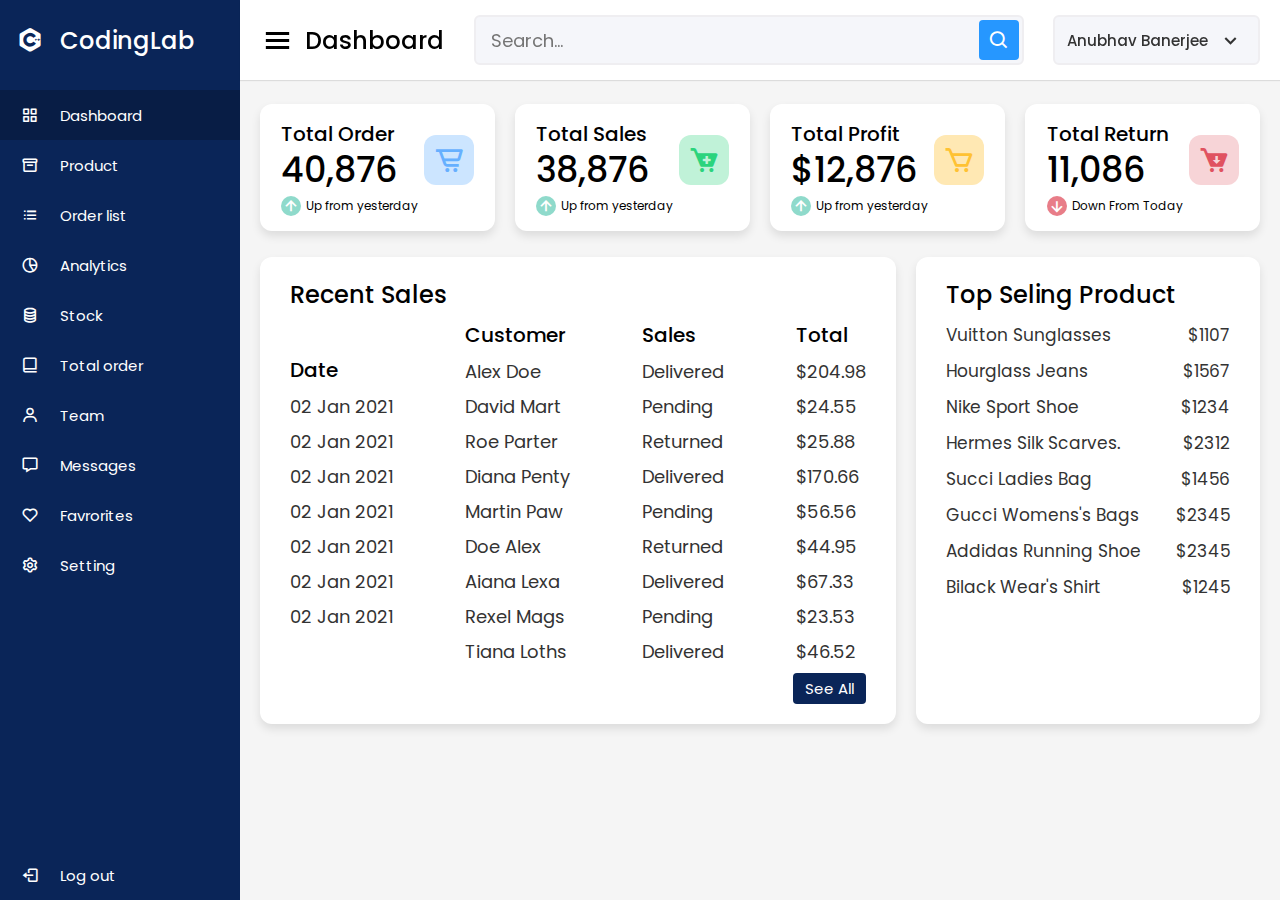
==== anubhav.html @ 8e83c1fa "Update anubhav.html" ====
<!DOCTYPE html>
<html lang="en" dir="ltr">
  <head>
    <meta charset="UTF-8">
    <title> Anubhav Banerjee | FireLighters </title>
    <!-- Boxicons CDN Link -->
<link rel="canonical" href="https://firelighterweb.vercel.app/" />
<meta property="og:locale" content="en_US" />
<meta property="og:type" content="website" />
<meta property="og:title" content="Anubhav Banerjee | Firelighters is posting my every activities, batches, and my blog here in this website." />
<meta property="og:description" content="I am Anubhav Banerjee is posting my every activities, batches, and my blog here in this website." />
<meta property="og:url" content="https://firelighterweb.vercel.app/" />
<style>
/* Googlefont Poppins CDN Link */
@import url('https://fonts.googleapis.com/css2?family=Poppins:wght@200;300;400;500;600;700&display=swap');
*{
  margin: 0;
  padding: 0;
  box-sizing: border-box;
  font-family: 'Poppins', sans-serif;
}
.sidebar{
  position: fixed;
  height: 100%;
  width: 240px;
  background: #0A2558;
  transition: all 0.5s ease;
}
.sidebar.active{
  width: 60px;
}
.sidebar .logo-details{
  height: 80px;
  display: flex;
  align-items: center;
}
.sidebar .logo-details i{
  font-size: 28px;
  font-weight: 500;
  color: #fff;
  min-width: 60px;
  text-align: center
}
.sidebar .logo-details .logo_name{
  color: #fff;
  font-size: 24px;
  font-weight: 500;
}
.sidebar .nav-links{
  margin-top: 10px;
}
.sidebar .nav-links li{
  position: relative;
  list-style: none;
  height: 50px;
}
.sidebar .nav-links li a{
  height: 100%;
  width: 100%;
  display: flex;
  align-items: center;
  text-decoration: none;
  transition: all 0.4s ease;
}
.sidebar .nav-links li a.active{
  background: #081D45;
}
.sidebar .nav-links li a:hover{
  background: #081D45;
}
.sidebar .nav-links li i{
  min-width: 60px;
  text-align: center;
  font-size: 18px;
  color: #fff;
}
.sidebar .nav-links li a .links_name{
  color: #fff;
  font-size: 15px;
  font-weight: 400;
  white-space: nowrap;
}
.sidebar .nav-links .log_out{
  position: absolute;
  bottom: 0;
  width: 100%;
}
.home-section{
  position: relative;
  background: #f5f5f5;
  min-height: 100vh;
  width: calc(100% - 240px);
  left: 240px;
  transition: all 0.5s ease;
}
.sidebar.active ~ .home-section{
  width: calc(100% - 60px);
  left: 60px;
}
.home-section nav{
  display: flex;
  justify-content: space-between;
  height: 80px;
  background: #fff;
  display: flex;
  align-items: center;
  position: fixed;
  width: calc(100% - 240px);
  left: 240px;
  z-index: 100;
  padding: 0 20px;
  box-shadow: 0 1px 1px rgba(0, 0, 0, 0.1);
  transition: all 0.5s ease;
}
.sidebar.active ~ .home-section nav{
  left: 60px;
  width: calc(100% - 60px);
}
.home-section nav .sidebar-button{
  display: flex;
  align-items: center;
  font-size: 24px;
  font-weight: 500;
}
nav .sidebar-button i{
  font-size: 35px;
  margin-right: 10px;
}
.home-section nav .search-box{
  position: relative;
  height: 50px;
  max-width: 550px;
  width: 100%;
  margin: 0 20px;
}
nav .search-box input{
  height: 100%;
  width: 100%;
  outline: none;
  background: #F5F6FA;
  border: 2px solid #EFEEF1;
  border-radius: 6px;
  font-size: 18px;
  padding: 0 15px;
}
nav .search-box .bx-search{
  position: absolute;
  height: 40px;
  width: 40px;
  background: #2697FF;
  right: 5px;
  top: 50%;
  transform: translateY(-50%);
  border-radius: 4px;
  line-height: 40px;
  text-align: center;
  color: #fff;
  font-size: 22px;
  transition: all 0.4 ease;
}
.home-section nav .profile-details{
  display: flex;
  align-items: center;
  background: #F5F6FA;
  border: 2px solid #EFEEF1;
  border-radius: 6px;
  height: 50px;
  min-width: 190px;
  padding: 0 15px 0 2px;
}
nav .profile-details img{
  height: 40px;
  width: 40px;
  border-radius: 6px;
  object-fit: cover;
}
nav .profile-details .admin_name{
  font-size: 15px;
  font-weight: 500;
  color: #333;
  margin: 0 10px;
  white-space: nowrap;
}
nav .profile-details i{
  font-size: 25px;
  color: #333;
}
.home-section .home-content{
  position: relative;
  padding-top: 104px;
}
.home-content .overview-boxes{
  display: flex;
  align-items: center;
  justify-content: space-between;
  flex-wrap: wrap;
  padding: 0 20px;
  margin-bottom: 26px;
}
.overview-boxes .box{
  display: flex;
  align-items: center;
  justify-content: center;
  width: calc(100% / 4 - 15px);
  background: #fff;
  padding: 15px 14px;
  border-radius: 12px;
  box-shadow: 0 5px 10px rgba(0,0,0,0.1);
}
.overview-boxes .box-topic{
  font-size: 20px;
  font-weight: 500;
}
.home-content .box .number{
  display: inline-block;
  font-size: 35px;
  margin-top: -6px;
  font-weight: 500;
}
.home-content .box .indicator{
  display: flex;
  align-items: center;
}
.home-content .box .indicator i{
  height: 20px;
  width: 20px;
  background: #8FDACB;
  line-height: 20px;
  text-align: center;
  border-radius: 50%;
  color: #fff;
  font-size: 20px;
  margin-right: 5px;
}
.box .indicator i.down{
  background: #e87d88;
}
.home-content .box .indicator .text{
  font-size: 12px;
}
.home-content .box .cart{
  display: inline-block;
  font-size: 32px;
  height: 50px;
  width: 50px;
  background: #cce5ff;
  line-height: 50px;
  text-align: center;
  color: #66b0ff;
  border-radius: 12px;
  margin: -15px 0 0 6px;
}
.home-content .box .cart.two{
   color: #2BD47D;
   background: #C0F2D8;
 }
.home-content .box .cart.three{
   color: #ffc233;
   background: #ffe8b3;
 }
.home-content .box .cart.four{
   color: #e05260;
   background: #f7d4d7;
 }
.home-content .total-order{
  font-size: 20px;
  font-weight: 500;
}
.home-content .sales-boxes{
  display: flex;
  justify-content: space-between;
  /* padding: 0 20px; */
}

/* left box */
.home-content .sales-boxes .recent-sales{
  width: 65%;
  background: #fff;
  padding: 20px 30px;
  margin: 0 20px;
  border-radius: 12px;
  box-shadow: 0 5px 10px rgba(0, 0, 0, 0.1);
}
.home-content .sales-boxes .sales-details{
  display: flex;
  align-items: center;
  justify-content: space-between;
}
.sales-boxes .box .title{
  font-size: 24px;
  font-weight: 500;
  /* margin-bottom: 10px; */
}
.sales-boxes .sales-details li.topic{
  font-size: 20px;
  font-weight: 500;
}
.sales-boxes .sales-details li{
  list-style: none;
  margin: 8px 0;
}
.sales-boxes .sales-details li a{
  font-size: 18px;
  color: #333;
  font-size: 400;
  text-decoration: none;
}
.sales-boxes .box .button{
  width: 100%;
  display: flex;
  justify-content: flex-end;
}
.sales-boxes .box .button a{
  color: #fff;
  background: #0A2558;
  padding: 4px 12px;
  font-size: 15px;
  font-weight: 400;
  border-radius: 4px;
  text-decoration: none;
  transition: all 0.3s ease;
}
.sales-boxes .box .button a:hover{
  background:  #0d3073;
}

/* Right box */
.home-content .sales-boxes .top-sales{
  width: 35%;
  background: #fff;
  padding: 20px 30px;
  margin: 0 20px 0 0;
  border-radius: 12px;
  box-shadow: 0 5px 10px rgba(0, 0, 0, 0.1);
}
.sales-boxes .top-sales li{
  display: flex;
  align-items: center;
  justify-content: space-between;
  margin: 10px 0;
}
.sales-boxes .top-sales li a img{
  height: 40px;
  width: 40px;
  object-fit: cover;
  border-radius: 12px;
  margin-right: 10px;
  background: #333;
}
.sales-boxes .top-sales li a{
  display: flex;
  align-items: center;
  text-decoration: none;
}
.sales-boxes .top-sales li .product,
.price{
  font-size: 17px;
  font-weight: 400;
  color: #333;
}
/* Responsive Media Query */
@media (max-width: 1240px) {
  .sidebar{
    width: 60px;
  }
  .sidebar.active{
    width: 220px;
  }
  .home-section{
    width: calc(100% - 60px);
    left: 60px;
  }
  .sidebar.active ~ .home-section{
    /* width: calc(100% - 220px); */
    overflow: hidden;
    left: 220px;
  }
  .home-section nav{
    width: calc(100% - 60px);
    left: 60px;
  }
  .sidebar.active ~ .home-section nav{
    width: calc(100% - 220px);
    left: 220px;
  }
}
@media (max-width: 1150px) {
  .home-content .sales-boxes{
    flex-direction: column;
  }
  .home-content .sales-boxes .box{
    width: 100%;
    overflow-x: scroll;
    margin-bottom: 30px;
  }
  .home-content .sales-boxes .top-sales{
    margin: 0;
  }
}
@media (max-width: 1000px) {
  .overview-boxes .box{
    width: calc(100% / 2 - 15px);
    margin-bottom: 15px;
  }
}
@media (max-width: 700px) {
  nav .sidebar-button .dashboard,
  nav .profile-details .admin_name,
  nav .profile-details i{
    display: none;
  }
  .home-section nav .profile-details{
    height: 50px;
    min-width: 40px;
  }
  .home-content .sales-boxes .sales-details{
    width: 560px;
  }
}
@media (max-width: 550px) {
  .overview-boxes .box{
    width: 100%;
    margin-bottom: 15px;
  }
  .sidebar.active ~ .home-section nav .profile-details{
    display: none;
  }
}
  @media (max-width: 400px) {
  .sidebar{
    width: 0;
  }
  .sidebar.active{
    width: 60px;
  }
  .home-section{
    width: 100%;
    left: 0;
  }
  .sidebar.active ~ .home-section{
    left: 60px;
    width: calc(100% - 60px);
  }
  .home-section nav{
    width: 100%;
    left: 0;
  }
  .sidebar.active ~ .home-section nav{
    left: 60px;
    width: calc(100% - 60px);
  }
}
</style>
    <link href='https://unpkg.com/boxicons@2.0.7/css/boxicons.min.css' rel='stylesheet'>
     <meta name="viewport" content="width=device-width, initial-scale=1.0">
   </head>
<body>
  <div class="sidebar">
    <div class="logo-details">
      <i class='bx bxl-c-plus-plus'></i>
      <span class="logo_name">CodingLab</span>
    </div>
      <ul class="nav-links">
        <li>
          <a href="#" class="active">
            <i class='bx bx-grid-alt' ></i>
            <span class="links_name">Dashboard</span>
          </a>
        </li>
        <li>
          <a href="#">
            <i class='bx bx-box' ></i>
            <span class="links_name">Product</span>
          </a>
        </li>
        <li>
          <a href="#">
            <i class='bx bx-list-ul' ></i>
            <span class="links_name">Order list</span>
          </a>
        </li>
        <li>
          <a href="#">
            <i class='bx bx-pie-chart-alt-2' ></i>
            <span class="links_name">Analytics</span>
          </a>
        </li>
        <li>
          <a href="#">
            <i class='bx bx-coin-stack' ></i>
            <span class="links_name">Stock</span>
          </a>
        </li>
        <li>
          <a href="#">
            <i class='bx bx-book-alt' ></i>
            <span class="links_name">Total order</span>
          </a>
        </li>
        <li>
          <a href="#">
            <i class='bx bx-user' ></i>
            <span class="links_name">Team</span>
          </a>
        </li>
        <li>
          <a href="#">
            <i class='bx bx-message' ></i>
            <span class="links_name">Messages</span>
          </a>
        </li>
        <li>
          <a href="#">
            <i class='bx bx-heart' ></i>
            <span class="links_name">Favrorites</span>
          </a>
        </li>
        <li>
          <a href="#">
            <i class='bx bx-cog' ></i>
            <span class="links_name">Setting</span>
          </a>
        </li>
        <li class="log_out">
          <a href="#">
            <i class='bx bx-log-out'></i>
            <span class="links_name">Log out</span>
          </a>
        </li>
      </ul>
  </div>
  <section class="home-section">
    <nav>
      <div class="sidebar-button">
        <i class='bx bx-menu sidebarBtn'></i>
        <span class="dashboard">Dashboard</span>
      </div>
      <div class="search-box">
        <input type="text" placeholder="Search...">
        <i class='bx bx-search' ></i>
      </div>
      <div class="profile-details">
        <!--<img src="images/profile.jpg" alt="">-->
        <span class="admin_name">Anubhav Banerjee</span>
        <i class='bx bx-chevron-down' ></i>
      </div>
    </nav>

    <div class="home-content">
      <div class="overview-boxes">
        <div class="box">
          <div class="right-side">
            <div class="box-topic">Total Order</div>
            <div class="number">40,876</div>
            <div class="indicator">
              <i class='bx bx-up-arrow-alt'></i>
              <span class="text">Up from yesterday</span>
            </div>
          </div>
          <i class='bx bx-cart-alt cart'></i>
        </div>
        <div class="box">
          <div class="right-side">
            <div class="box-topic">Total Sales</div>
            <div class="number">38,876</div>
            <div class="indicator">
              <i class='bx bx-up-arrow-alt'></i>
              <span class="text">Up from yesterday</span>
            </div>
          </div>
          <i class='bx bxs-cart-add cart two' ></i>
        </div>
        <div class="box">
          <div class="right-side">
            <div class="box-topic">Total Profit</div>
            <div class="number">$12,876</div>
            <div class="indicator">
              <i class='bx bx-up-arrow-alt'></i>
              <span class="text">Up from yesterday</span>
            </div>
          </div>
          <i class='bx bx-cart cart three' ></i>
        </div>
        <div class="box">
          <div class="right-side">
            <div class="box-topic">Total Return</div>
            <div class="number">11,086</div>
            <div class="indicator">
              <i class='bx bx-down-arrow-alt down'></i>
              <span class="text">Down From Today</span>
            </div>
          </div>
          <i class='bx bxs-cart-download cart four' ></i>
        </div>
      </div>

      <div class="sales-boxes">
        <div class="recent-sales box">
          <div class="title">Recent Sales</div>
          <div class="sales-details">
            <ul class="details">
              <li class="topic">Date</li>
              <li><a href="#">02 Jan 2021</a></li>
              <li><a href="#">02 Jan 2021</a></li>
              <li><a href="#">02 Jan 2021</a></li>
              <li><a href="#">02 Jan 2021</a></li>
              <li><a href="#">02 Jan 2021</a></li>
              <li><a href="#">02 Jan 2021</a></li>
              <li><a href="#">02 Jan 2021</a></li>
            </ul>
            <ul class="details">
            <li class="topic">Customer</li>
            <li><a href="#">Alex Doe</a></li>
            <li><a href="#">David Mart</a></li>
            <li><a href="#">Roe Parter</a></li>
            <li><a href="#">Diana Penty</a></li>
            <li><a href="#">Martin Paw</a></li>
            <li><a href="#">Doe Alex</a></li>
            <li><a href="#">Aiana Lexa</a></li>
            <li><a href="#">Rexel Mags</a></li>
             <li><a href="#">Tiana Loths</a></li>
          </ul>
          <ul class="details">
            <li class="topic">Sales</li>
            <li><a href="#">Delivered</a></li>
            <li><a href="#">Pending</a></li>
            <li><a href="#">Returned</a></li>
            <li><a href="#">Delivered</a></li>
            <li><a href="#">Pending</a></li>
            <li><a href="#">Returned</a></li>
            <li><a href="#">Delivered</a></li>
             <li><a href="#">Pending</a></li>
            <li><a href="#">Delivered</a></li>
          </ul>
          <ul class="details">
            <li class="topic">Total</li>
            <li><a href="#">$204.98</a></li>
            <li><a href="#">$24.55</a></li>
            <li><a href="#">$25.88</a></li>
            <li><a href="#">$170.66</a></li>
            <li><a href="#">$56.56</a></li>
            <li><a href="#">$44.95</a></li>
            <li><a href="#">$67.33</a></li>
             <li><a href="#">$23.53</a></li>
             <li><a href="#">$46.52</a></li>
          </ul>
          </div>
          <div class="button">
            <a href="#">See All</a>
          </div>
        </div>
        <div class="top-sales box">
          <div class="title">Top Seling Product</div>
          <ul class="top-sales-details">
            <li>
            <a href="#">
              <!--<img src="images/sunglasses.jpg" alt="">-->
              <span class="product">Vuitton Sunglasses</span>
            </a>
            <span class="price">$1107</span>
          </li>
          <li>
            <a href="#">
               <!--<img src="images/jeans.jpg" alt="">-->
              <span class="product">Hourglass Jeans </span>
            </a>
            <span class="price">$1567</span>
          </li>
          <li>
            <a href="#">
             <!-- <img src="images/nike.jpg" alt="">-->
              <span class="product">Nike Sport Shoe</span>
            </a>
            <span class="price">$1234</span>
          </li>
          <li>
            <a href="#">
              <!--<img src="images/scarves.jpg" alt="">-->
              <span class="product">Hermes Silk Scarves.</span>
            </a>
            <span class="price">$2312</span>
          </li>
          <li>
            <a href="#">
              <!--<img src="images/blueBag.jpg" alt="">-->
              <span class="product">Succi Ladies Bag</span>
            </a>
            <span class="price">$1456</span>
          </li>
          <li>
            <a href="#">
              <!--<img src="images/bag.jpg" alt="">-->
              <span class="product">Gucci Womens's Bags</span>
            </a>
            <span class="price">$2345</span>
          <li>
            <a href="#">
              <!--<img src="images/addidas.jpg" alt="">-->
              <span class="product">Addidas Running Shoe</span>
            </a>
            <span class="price">$2345</span>
          </li>
<li>
            <a href="#">
             <!--<img src="images/shirt.jpg" alt="">-->
              <span class="product">Bilack Wear's Shirt</span>
            </a>
            <span class="price">$1245</span>
          </li>
          </ul>
        </div>
      </div>
    </div>
  </section>

  <script>
   let sidebar = document.querySelector(".sidebar");
let sidebarBtn = document.querySelector(".sidebarBtn");
sidebarBtn.onclick = function() {
  sidebar.classList.toggle("active");
  if(sidebar.classList.contains("active")){
  sidebarBtn.classList.replace("bx-menu" ,"bx-menu-alt-right");
}else
  sidebarBtn.classList.replace("bx-menu-alt-right", "bx-menu");
}
 </script>

</body>
</html>
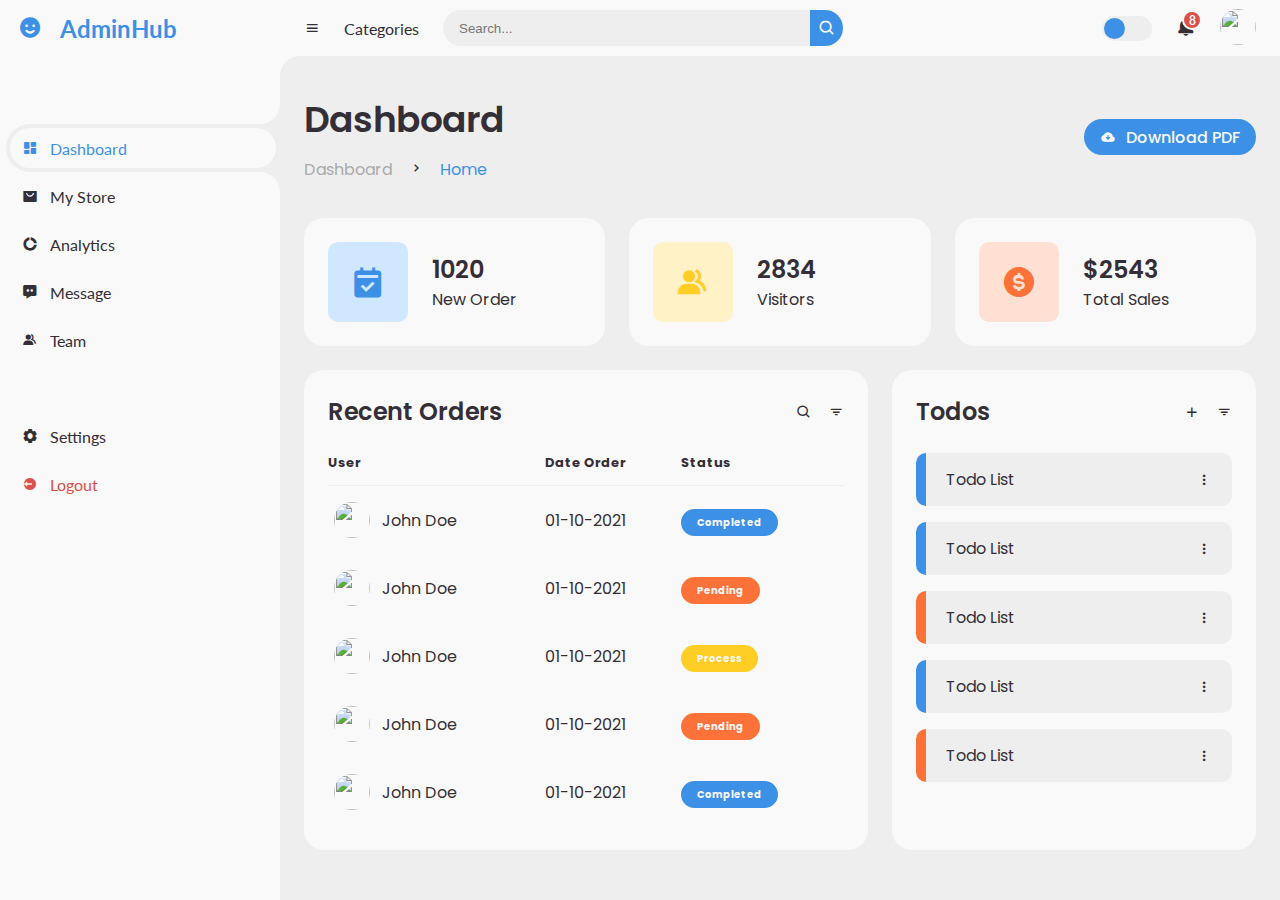
==== commit a07fac96: "Update anubhav.html" ====
--- a/anubhav.html
+++ b/anubhav.html
@@ -1,729 +1,918 @@
 <!DOCTYPE html>
-<html lang="en" dir="ltr">
-  <head>
-    <meta charset="UTF-8">
-    <title> Anubhav Banerjee | FireLighters </title>
-    <!-- Boxicons CDN Link -->
+<html lang="en">
+<head>
+	<meta charset="UTF-8">
+	<meta name="viewport" content="width=device-width, initial-scale=1.0">
+
 <link rel="canonical" href="https://firelighterweb.vercel.app/" />
 <meta property="og:locale" content="en_US" />
 <meta property="og:type" content="website" />
 <meta property="og:title" content="Anubhav Banerjee | Firelighters is posting my every activities, batches, and my blog here in this website." />
 <meta property="og:description" content="I am Anubhav Banerjee is posting my every activities, batches, and my blog here in this website." />
 <meta property="og:url" content="https://firelighterweb.vercel.app/" />
-<style>
-/* Googlefont Poppins CDN Link */
-@import url('https://fonts.googleapis.com/css2?family=Poppins:wght@200;300;400;500;600;700&display=swap');
-*{
-  margin: 0;
-  padding: 0;
-  box-sizing: border-box;
-  font-family: 'Poppins', sans-serif;
-}
-.sidebar{
-  position: fixed;
-  height: 100%;
-  width: 240px;
-  background: #0A2558;
-  transition: all 0.5s ease;
-}
-.sidebar.active{
-  width: 60px;
-}
-.sidebar .logo-details{
-  height: 80px;
-  display: flex;
-  align-items: center;
-}
-.sidebar .logo-details i{
-  font-size: 28px;
-  font-weight: 500;
-  color: #fff;
-  min-width: 60px;
-  text-align: center
-}
-.sidebar .logo-details .logo_name{
-  color: #fff;
-  font-size: 24px;
-  font-weight: 500;
-}
-.sidebar .nav-links{
-  margin-top: 10px;
-}
-.sidebar .nav-links li{
-  position: relative;
-  list-style: none;
-  height: 50px;
-}
-.sidebar .nav-links li a{
-  height: 100%;
-  width: 100%;
-  display: flex;
-  align-items: center;
-  text-decoration: none;
-  transition: all 0.4s ease;
-}
-.sidebar .nav-links li a.active{
-  background: #081D45;
-}
-.sidebar .nav-links li a:hover{
-  background: #081D45;
-}
-.sidebar .nav-links li i{
-  min-width: 60px;
-  text-align: center;
-  font-size: 18px;
-  color: #fff;
-}
-.sidebar .nav-links li a .links_name{
-  color: #fff;
-  font-size: 15px;
-  font-weight: 400;
-  white-space: nowrap;
-}
-.sidebar .nav-links .log_out{
-  position: absolute;
-  bottom: 0;
-  width: 100%;
-}
-.home-section{
-  position: relative;
-  background: #f5f5f5;
-  min-height: 100vh;
-  width: calc(100% - 240px);
-  left: 240px;
-  transition: all 0.5s ease;
-}
-.sidebar.active ~ .home-section{
-  width: calc(100% - 60px);
-  left: 60px;
-}
-.home-section nav{
-  display: flex;
-  justify-content: space-between;
-  height: 80px;
-  background: #fff;
-  display: flex;
-  align-items: center;
-  position: fixed;
-  width: calc(100% - 240px);
-  left: 240px;
-  z-index: 100;
-  padding: 0 20px;
-  box-shadow: 0 1px 1px rgba(0, 0, 0, 0.1);
-  transition: all 0.5s ease;
-}
-.sidebar.active ~ .home-section nav{
-  left: 60px;
-  width: calc(100% - 60px);
-}
-.home-section nav .sidebar-button{
-  display: flex;
-  align-items: center;
-  font-size: 24px;
-  font-weight: 500;
-}
-nav .sidebar-button i{
-  font-size: 35px;
-  margin-right: 10px;
-}
-.home-section nav .search-box{
-  position: relative;
-  height: 50px;
-  max-width: 550px;
-  width: 100%;
-  margin: 0 20px;
-}
-nav .search-box input{
-  height: 100%;
-  width: 100%;
-  outline: none;
-  background: #F5F6FA;
-  border: 2px solid #EFEEF1;
-  border-radius: 6px;
-  font-size: 18px;
-  padding: 0 15px;
-}
-nav .search-box .bx-search{
-  position: absolute;
-  height: 40px;
-  width: 40px;
-  background: #2697FF;
-  right: 5px;
-  top: 50%;
-  transform: translateY(-50%);
-  border-radius: 4px;
-  line-height: 40px;
-  text-align: center;
-  color: #fff;
-  font-size: 22px;
-  transition: all 0.4 ease;
-}
-.home-section nav .profile-details{
-  display: flex;
-  align-items: center;
-  background: #F5F6FA;
-  border: 2px solid #EFEEF1;
-  border-radius: 6px;
-  height: 50px;
-  min-width: 190px;
-  padding: 0 15px 0 2px;
-}
-nav .profile-details img{
-  height: 40px;
-  width: 40px;
-  border-radius: 6px;
-  object-fit: cover;
-}
-nav .profile-details .admin_name{
-  font-size: 15px;
-  font-weight: 500;
-  color: #333;
-  margin: 0 10px;
-  white-space: nowrap;
-}
-nav .profile-details i{
-  font-size: 25px;
-  color: #333;
-}
-.home-section .home-content{
-  position: relative;
-  padding-top: 104px;
-}
-.home-content .overview-boxes{
-  display: flex;
-  align-items: center;
-  justify-content: space-between;
-  flex-wrap: wrap;
-  padding: 0 20px;
-  margin-bottom: 26px;
-}
-.overview-boxes .box{
-  display: flex;
-  align-items: center;
-  justify-content: center;
-  width: calc(100% / 4 - 15px);
-  background: #fff;
-  padding: 15px 14px;
-  border-radius: 12px;
-  box-shadow: 0 5px 10px rgba(0,0,0,0.1);
-}
-.overview-boxes .box-topic{
-  font-size: 20px;
-  font-weight: 500;
-}
-.home-content .box .number{
-  display: inline-block;
-  font-size: 35px;
-  margin-top: -6px;
-  font-weight: 500;
-}
-.home-content .box .indicator{
-  display: flex;
-  align-items: center;
-}
-.home-content .box .indicator i{
-  height: 20px;
-  width: 20px;
-  background: #8FDACB;
-  line-height: 20px;
-  text-align: center;
-  border-radius: 50%;
-  color: #fff;
-  font-size: 20px;
-  margin-right: 5px;
-}
-.box .indicator i.down{
-  background: #e87d88;
-}
-.home-content .box .indicator .text{
-  font-size: 12px;
-}
-.home-content .box .cart{
-  display: inline-block;
-  font-size: 32px;
-  height: 50px;
-  width: 50px;
-  background: #cce5ff;
-  line-height: 50px;
-  text-align: center;
-  color: #66b0ff;
-  border-radius: 12px;
-  margin: -15px 0 0 6px;
-}
-.home-content .box .cart.two{
-   color: #2BD47D;
-   background: #C0F2D8;
- }
-.home-content .box .cart.three{
-   color: #ffc233;
-   background: #ffe8b3;
- }
-.home-content .box .cart.four{
-   color: #e05260;
-   background: #f7d4d7;
- }
-.home-content .total-order{
-  font-size: 20px;
-  font-weight: 500;
-}
-.home-content .sales-boxes{
-  display: flex;
-  justify-content: space-between;
-  /* padding: 0 20px; */
-}
-
-/* left box */
-.home-content .sales-boxes .recent-sales{
-  width: 65%;
-  background: #fff;
-  padding: 20px 30px;
-  margin: 0 20px;
-  border-radius: 12px;
-  box-shadow: 0 5px 10px rgba(0, 0, 0, 0.1);
-}
-.home-content .sales-boxes .sales-details{
-  display: flex;
-  align-items: center;
-  justify-content: space-between;
-}
-.sales-boxes .box .title{
-  font-size: 24px;
-  font-weight: 500;
-  /* margin-bottom: 10px; */
-}
-.sales-boxes .sales-details li.topic{
-  font-size: 20px;
-  font-weight: 500;
-}
-.sales-boxes .sales-details li{
-  list-style: none;
-  margin: 8px 0;
-}
-.sales-boxes .sales-details li a{
-  font-size: 18px;
-  color: #333;
-  font-size: 400;
-  text-decoration: none;
-}
-.sales-boxes .box .button{
-  width: 100%;
-  display: flex;
-  justify-content: flex-end;
-}
-.sales-boxes .box .button a{
-  color: #fff;
-  background: #0A2558;
-  padding: 4px 12px;
-  font-size: 15px;
-  font-weight: 400;
-  border-radius: 4px;
-  text-decoration: none;
-  transition: all 0.3s ease;
-}
-.sales-boxes .box .button a:hover{
-  background:  #0d3073;
-}
-
-/* Right box */
-.home-content .sales-boxes .top-sales{
-  width: 35%;
-  background: #fff;
-  padding: 20px 30px;
-  margin: 0 20px 0 0;
-  border-radius: 12px;
-  box-shadow: 0 5px 10px rgba(0, 0, 0, 0.1);
-}
-.sales-boxes .top-sales li{
-  display: flex;
-  align-items: center;
-  justify-content: space-between;
-  margin: 10px 0;
-}
-.sales-boxes .top-sales li a img{
-  height: 40px;
-  width: 40px;
-  object-fit: cover;
-  border-radius: 12px;
-  margin-right: 10px;
-  background: #333;
-}
-.sales-boxes .top-sales li a{
-  display: flex;
-  align-items: center;
-  text-decoration: none;
-}
-.sales-boxes .top-sales li .product,
-.price{
-  font-size: 17px;
-  font-weight: 400;
-  color: #333;
-}
-/* Responsive Media Query */
-@media (max-width: 1240px) {
-  .sidebar{
-    width: 60px;
-  }
-  .sidebar.active{
-    width: 220px;
-  }
-  .home-section{
-    width: calc(100% - 60px);
-    left: 60px;
-  }
-  .sidebar.active ~ .home-section{
-    /* width: calc(100% - 220px); */
-    overflow: hidden;
-    left: 220px;
-  }
-  .home-section nav{
-    width: calc(100% - 60px);
-    left: 60px;
-  }
-  .sidebar.active ~ .home-section nav{
-    width: calc(100% - 220px);
-    left: 220px;
-  }
-}
-@media (max-width: 1150px) {
-  .home-content .sales-boxes{
-    flex-direction: column;
-  }
-  .home-content .sales-boxes .box{
-    width: 100%;
-    overflow-x: scroll;
-    margin-bottom: 30px;
-  }
-  .home-content .sales-boxes .top-sales{
-    margin: 0;
-  }
-}
-@media (max-width: 1000px) {
-  .overview-boxes .box{
-    width: calc(100% / 2 - 15px);
-    margin-bottom: 15px;
-  }
-}
-@media (max-width: 700px) {
-  nav .sidebar-button .dashboard,
-  nav .profile-details .admin_name,
-  nav .profile-details i{
-    display: none;
-  }
-  .home-section nav .profile-details{
-    height: 50px;
-    min-width: 40px;
-  }
-  .home-content .sales-boxes .sales-details{
-    width: 560px;
-  }
-}
-@media (max-width: 550px) {
-  .overview-boxes .box{
-    width: 100%;
-    margin-bottom: 15px;
-  }
-  .sidebar.active ~ .home-section nav .profile-details{
-    display: none;
-  }
-}
-  @media (max-width: 400px) {
-  .sidebar{
-    width: 0;
-  }
-  .sidebar.active{
-    width: 60px;
-  }
-  .home-section{
-    width: 100%;
-    left: 0;
-  }
-  .sidebar.active ~ .home-section{
-    left: 60px;
-    width: calc(100% - 60px);
-  }
-  .home-section nav{
-    width: 100%;
-    left: 0;
-  }
-  .sidebar.active ~ .home-section nav{
-    left: 60px;
-    width: calc(100% - 60px);
-  }
-}
-</style>
-    <link href='https://unpkg.com/boxicons@2.0.7/css/boxicons.min.css' rel='stylesheet'>
-     <meta name="viewport" content="width=device-width, initial-scale=1.0">
-   </head>
+	<!-- Boxicons -->
+	<link href='https://unpkg.com/boxicons@2.0.9/css/boxicons.min.css' rel='stylesheet'>
+	<!-- My CSS -->
+  
+  <Style>
+@import url('https://fonts.googleapis.com/css2?family=Lato:wght@400;700&family=Poppins:wght@400;500;600;700&display=swap');
+
+* {
+	margin: 0;
+	padding: 0;
+	box-sizing: border-box;
+}
+
+a {
+	text-decoration: none;
+}
+
+li {
+	list-style: none;
+}
+
+:root {
+	--poppins: 'Poppins', sans-serif;
+	--lato: 'Lato', sans-serif;
+
+	--light: #F9F9F9;
+	--blue: #3C91E6;
+	--light-blue: #CFE8FF;
+	--grey: #eee;
+	--dark-grey: #AAAAAA;
+	--dark: #342E37;
+	--red: #DB504A;
+	--yellow: #FFCE26;
+	--light-yellow: #FFF2C6;
+	--orange: #FD7238;
+	--light-orange: #FFE0D3;
+}
+
+html {
+	overflow-x: hidden;
+}
+
+body.dark {
+	--light: #0C0C1E;
+	--grey: #060714;
+	--dark: #FBFBFB;
+}
+
+body {
+	background: var(--grey);
+	overflow-x: hidden;
+}
+
+
+
+
+
+/* SIDEBAR */
+#sidebar {
+	position: fixed;
+	top: 0;
+	left: 0;
+	width: 280px;
+	height: 100%;
+	background: var(--light);
+	z-index: 2000;
+	font-family: var(--lato);
+	transition: .3s ease;
+	overflow-x: hidden;
+	scrollbar-width: none;
+}
+#sidebar::--webkit-scrollbar {
+	display: none;
+}
+#sidebar.hide {
+	width: 60px;
+}
+#sidebar .brand {
+	font-size: 24px;
+	font-weight: 700;
+	height: 56px;
+	display: flex;
+	align-items: center;
+	color: var(--blue);
+	position: sticky;
+	top: 0;
+	left: 0;
+	background: var(--light);
+	z-index: 500;
+	padding-bottom: 20px;
+	box-sizing: content-box;
+}
+#sidebar .brand .bx {
+	min-width: 60px;
+	display: flex;
+	justify-content: center;
+}
+#sidebar .side-menu {
+	width: 100%;
+	margin-top: 48px;
+}
+#sidebar .side-menu li {
+	height: 48px;
+	background: transparent;
+	margin-left: 6px;
+	border-radius: 48px 0 0 48px;
+	padding: 4px;
+}
+#sidebar .side-menu li.active {
+	background: var(--grey);
+	position: relative;
+}
+#sidebar .side-menu li.active::before {
+	content: '';
+	position: absolute;
+	width: 40px;
+	height: 40px;
+	border-radius: 50%;
+	top: -40px;
+	right: 0;
+	box-shadow: 20px 20px 0 var(--grey);
+	z-index: -1;
+}
+#sidebar .side-menu li.active::after {
+	content: '';
+	position: absolute;
+	width: 40px;
+	height: 40px;
+	border-radius: 50%;
+	bottom: -40px;
+	right: 0;
+	box-shadow: 20px -20px 0 var(--grey);
+	z-index: -1;
+}
+#sidebar .side-menu li a {
+	width: 100%;
+	height: 100%;
+	background: var(--light);
+	display: flex;
+	align-items: center;
+	border-radius: 48px;
+	font-size: 16px;
+	color: var(--dark);
+	white-space: nowrap;
+	overflow-x: hidden;
+}
+#sidebar .side-menu.top li.active a {
+	color: var(--blue);
+}
+#sidebar.hide .side-menu li a {
+	width: calc(48px - (4px * 2));
+	transition: width .3s ease;
+}
+#sidebar .side-menu li a.logout {
+	color: var(--red);
+}
+#sidebar .side-menu.top li a:hover {
+	color: var(--blue);
+}
+#sidebar .side-menu li a .bx {
+	min-width: calc(60px  - ((4px + 6px) * 2));
+	display: flex;
+	justify-content: center;
+}
+/* SIDEBAR */
+
+
+
+
+
+/* CONTENT */
+#content {
+	position: relative;
+	width: calc(100% - 280px);
+	left: 280px;
+	transition: .3s ease;
+}
+#sidebar.hide ~ #content {
+	width: calc(100% - 60px);
+	left: 60px;
+}
+
+
+
+
+/* NAVBAR */
+#content nav {
+	height: 56px;
+	background: var(--light);
+	padding: 0 24px;
+	display: flex;
+	align-items: center;
+	grid-gap: 24px;
+	font-family: var(--lato);
+	position: sticky;
+	top: 0;
+	left: 0;
+	z-index: 1000;
+}
+#content nav::before {
+	content: '';
+	position: absolute;
+	width: 40px;
+	height: 40px;
+	bottom: -40px;
+	left: 0;
+	border-radius: 50%;
+	box-shadow: -20px -20px 0 var(--light);
+}
+#content nav a {
+	color: var(--dark);
+}
+#content nav .bx.bx-menu {
+	cursor: pointer;
+	color: var(--dark);
+}
+#content nav .nav-link {
+	font-size: 16px;
+	transition: .3s ease;
+}
+#content nav .nav-link:hover {
+	color: var(--blue);
+}
+#content nav form {
+	max-width: 400px;
+	width: 100%;
+	margin-right: auto;
+}
+#content nav form .form-input {
+	display: flex;
+	align-items: center;
+	height: 36px;
+}
+#content nav form .form-input input {
+	flex-grow: 1;
+	padding: 0 16px;
+	height: 100%;
+	border: none;
+	background: var(--grey);
+	border-radius: 36px 0 0 36px;
+	outline: none;
+	width: 100%;
+	color: var(--dark);
+}
+#content nav form .form-input button {
+	width: 36px;
+	height: 100%;
+	display: flex;
+	justify-content: center;
+	align-items: center;
+	background: var(--blue);
+	color: var(--light);
+	font-size: 18px;
+	border: none;
+	outline: none;
+	border-radius: 0 36px 36px 0;
+	cursor: pointer;
+}
+#content nav .notification {
+	font-size: 20px;
+	position: relative;
+}
+#content nav .notification .num {
+	position: absolute;
+	top: -6px;
+	right: -6px;
+	width: 20px;
+	height: 20px;
+	border-radius: 50%;
+	border: 2px solid var(--light);
+	background: var(--red);
+	color: var(--light);
+	font-weight: 700;
+	font-size: 12px;
+	display: flex;
+	justify-content: center;
+	align-items: center;
+}
+#content nav .profile img {
+	width: 36px;
+	height: 36px;
+	object-fit: cover;
+	border-radius: 50%;
+}
+#content nav .switch-mode {
+	display: block;
+	min-width: 50px;
+	height: 25px;
+	border-radius: 25px;
+	background: var(--grey);
+	cursor: pointer;
+	position: relative;
+}
+#content nav .switch-mode::before {
+	content: '';
+	position: absolute;
+	top: 2px;
+	left: 2px;
+	bottom: 2px;
+	width: calc(25px - 4px);
+	background: var(--blue);
+	border-radius: 50%;
+	transition: all .3s ease;
+}
+#content nav #switch-mode:checked + .switch-mode::before {
+	left: calc(100% - (25px - 4px) - 2px);
+}
+/* NAVBAR */
+
+
+
+
+
+/* MAIN */
+#content main {
+	width: 100%;
+	padding: 36px 24px;
+	font-family: var(--poppins);
+	max-height: calc(100vh - 56px);
+	overflow-y: auto;
+}
+#content main .head-title {
+	display: flex;
+	align-items: center;
+	justify-content: space-between;
+	grid-gap: 16px;
+	flex-wrap: wrap;
+}
+#content main .head-title .left h1 {
+	font-size: 36px;
+	font-weight: 600;
+	margin-bottom: 10px;
+	color: var(--dark);
+}
+#content main .head-title .left .breadcrumb {
+	display: flex;
+	align-items: center;
+	grid-gap: 16px;
+}
+#content main .head-title .left .breadcrumb li {
+	color: var(--dark);
+}
+#content main .head-title .left .breadcrumb li a {
+	color: var(--dark-grey);
+	pointer-events: none;
+}
+#content main .head-title .left .breadcrumb li a.active {
+	color: var(--blue);
+	pointer-events: unset;
+}
+#content main .head-title .btn-download {
+	height: 36px;
+	padding: 0 16px;
+	border-radius: 36px;
+	background: var(--blue);
+	color: var(--light);
+	display: flex;
+	justify-content: center;
+	align-items: center;
+	grid-gap: 10px;
+	font-weight: 500;
+}
+
+
+
+
+#content main .box-info {
+	display: grid;
+	grid-template-columns: repeat(auto-fit, minmax(240px, 1fr));
+	grid-gap: 24px;
+	margin-top: 36px;
+}
+#content main .box-info li {
+	padding: 24px;
+	background: var(--light);
+	border-radius: 20px;
+	display: flex;
+	align-items: center;
+	grid-gap: 24px;
+}
+#content main .box-info li .bx {
+	width: 80px;
+	height: 80px;
+	border-radius: 10px;
+	font-size: 36px;
+	display: flex;
+	justify-content: center;
+	align-items: center;
+}
+#content main .box-info li:nth-child(1) .bx {
+	background: var(--light-blue);
+	color: var(--blue);
+}
+#content main .box-info li:nth-child(2) .bx {
+	background: var(--light-yellow);
+	color: var(--yellow);
+}
+#content main .box-info li:nth-child(3) .bx {
+	background: var(--light-orange);
+	color: var(--orange);
+}
+#content main .box-info li .text h3 {
+	font-size: 24px;
+	font-weight: 600;
+	color: var(--dark);
+}
+#content main .box-info li .text p {
+	color: var(--dark);	
+}
+
+
+
+
+
+#content main .table-data {
+	display: flex;
+	flex-wrap: wrap;
+	grid-gap: 24px;
+	margin-top: 24px;
+	width: 100%;
+	color: var(--dark);
+}
+#content main .table-data > div {
+	border-radius: 20px;
+	background: var(--light);
+	padding: 24px;
+	overflow-x: auto;
+}
+#content main .table-data .head {
+	display: flex;
+	align-items: center;
+	grid-gap: 16px;
+	margin-bottom: 24px;
+}
+#content main .table-data .head h3 {
+	margin-right: auto;
+	font-size: 24px;
+	font-weight: 600;
+}
+#content main .table-data .head .bx {
+	cursor: pointer;
+}
+
+#content main .table-data .order {
+	flex-grow: 1;
+	flex-basis: 500px;
+}
+#content main .table-data .order table {
+	width: 100%;
+	border-collapse: collapse;
+}
+#content main .table-data .order table th {
+	padding-bottom: 12px;
+	font-size: 13px;
+	text-align: left;
+	border-bottom: 1px solid var(--grey);
+}
+#content main .table-data .order table td {
+	padding: 16px 0;
+}
+#content main .table-data .order table tr td:first-child {
+	display: flex;
+	align-items: center;
+	grid-gap: 12px;
+	padding-left: 6px;
+}
+#content main .table-data .order table td img {
+	width: 36px;
+	height: 36px;
+	border-radius: 50%;
+	object-fit: cover;
+}
+#content main .table-data .order table tbody tr:hover {
+	background: var(--grey);
+}
+#content main .table-data .order table tr td .status {
+	font-size: 10px;
+	padding: 6px 16px;
+	color: var(--light);
+	border-radius: 20px;
+	font-weight: 700;
+}
+#content main .table-data .order table tr td .status.completed {
+	background: var(--blue);
+}
+#content main .table-data .order table tr td .status.process {
+	background: var(--yellow);
+}
+#content main .table-data .order table tr td .status.pending {
+	background: var(--orange);
+}
+
+
+#content main .table-data .todo {
+	flex-grow: 1;
+	flex-basis: 300px;
+}
+#content main .table-data .todo .todo-list {
+	width: 100%;
+}
+#content main .table-data .todo .todo-list li {
+	width: 100%;
+	margin-bottom: 16px;
+	background: var(--grey);
+	border-radius: 10px;
+	padding: 14px 20px;
+	display: flex;
+	justify-content: space-between;
+	align-items: center;
+}
+#content main .table-data .todo .todo-list li .bx {
+	cursor: pointer;
+}
+#content main .table-data .todo .todo-list li.completed {
+	border-left: 10px solid var(--blue);
+}
+#content main .table-data .todo .todo-list li.not-completed {
+	border-left: 10px solid var(--orange);
+}
+#content main .table-data .todo .todo-list li:last-child {
+	margin-bottom: 0;
+}
+/* MAIN */
+/* CONTENT */
+
+
+
+
+
+
+
+
+
+@media screen and (max-width: 768px) {
+	#sidebar {
+		width: 200px;
+	}
+
+	#content {
+		width: calc(100% - 60px);
+		left: 200px;
+	}
+
+	#content nav .nav-link {
+		display: none;
+	}
+}
+
+
+
+
+
+
+@media screen and (max-width: 576px) {
+	#content nav form .form-input input {
+		display: none;
+	}
+
+	#content nav form .form-input button {
+		width: auto;
+		height: auto;
+		background: transparent;
+		border-radius: none;
+		color: var(--dark);
+	}
+
+	#content nav form.show .form-input input {
+		display: block;
+		width: 100%;
+	}
+	#content nav form.show .form-input button {
+		width: 36px;
+		height: 100%;
+		border-radius: 0 36px 36px 0;
+		color: var(--light);
+		background: var(--red);
+	}
+
+	#content nav form.show ~ .notification,
+	#content nav form.show ~ .profile {
+		display: none;
+	}
+
+	#content main .box-info {
+		grid-template-columns: 1fr;
+	}
+
+	#content main .table-data .head {
+		min-width: 420px;
+	}
+	#content main .table-data .order table {
+		min-width: 420px;
+	}
+	#content main .table-data .todo .todo-list {
+		min-width: 420px;
+	}
+}
+    </style>
+
+	<title>AdminHub</title>
+</head>
 <body>
-  <div class="sidebar">
-    <div class="logo-details">
-      <i class='bx bxl-c-plus-plus'></i>
-      <span class="logo_name">CodingLab</span>
-    </div>
-      <ul class="nav-links">
-        <li>
-          <a href="#" class="active">
-            <i class='bx bx-grid-alt' ></i>
-            <span class="links_name">Dashboard</span>
-          </a>
-        </li>
-        <li>
-          <a href="#">
-            <i class='bx bx-box' ></i>
-            <span class="links_name">Product</span>
-          </a>
-        </li>
-        <li>
-          <a href="#">
-            <i class='bx bx-list-ul' ></i>
-            <span class="links_name">Order list</span>
-          </a>
-        </li>
-        <li>
-          <a href="#">
-            <i class='bx bx-pie-chart-alt-2' ></i>
-            <span class="links_name">Analytics</span>
-          </a>
-        </li>
-        <li>
-          <a href="#">
-            <i class='bx bx-coin-stack' ></i>
-            <span class="links_name">Stock</span>
-          </a>
-        </li>
-        <li>
-          <a href="#">
-            <i class='bx bx-book-alt' ></i>
-            <span class="links_name">Total order</span>
-          </a>
-        </li>
-        <li>
-          <a href="#">
-            <i class='bx bx-user' ></i>
-            <span class="links_name">Team</span>
-          </a>
-        </li>
-        <li>
-          <a href="#">
-            <i class='bx bx-message' ></i>
-            <span class="links_name">Messages</span>
-          </a>
-        </li>
-        <li>
-          <a href="#">
-            <i class='bx bx-heart' ></i>
-            <span class="links_name">Favrorites</span>
-          </a>
-        </li>
-        <li>
-          <a href="#">
-            <i class='bx bx-cog' ></i>
-            <span class="links_name">Setting</span>
-          </a>
-        </li>
-        <li class="log_out">
-          <a href="#">
-            <i class='bx bx-log-out'></i>
-            <span class="links_name">Log out</span>
-          </a>
-        </li>
-      </ul>
-  </div>
-  <section class="home-section">
-    <nav>
-      <div class="sidebar-button">
-        <i class='bx bx-menu sidebarBtn'></i>
-        <span class="dashboard">Dashboard</span>
-      </div>
-      <div class="search-box">
-        <input type="text" placeholder="Search...">
-        <i class='bx bx-search' ></i>
-      </div>
-      <div class="profile-details">
-        <!--<img src="images/profile.jpg" alt="">-->
-        <span class="admin_name">Anubhav Banerjee</span>
-        <i class='bx bx-chevron-down' ></i>
-      </div>
-    </nav>
-
-    <div class="home-content">
-      <div class="overview-boxes">
-        <div class="box">
-          <div class="right-side">
-            <div class="box-topic">Total Order</div>
-            <div class="number">40,876</div>
-            <div class="indicator">
-              <i class='bx bx-up-arrow-alt'></i>
-              <span class="text">Up from yesterday</span>
-            </div>
-          </div>
-          <i class='bx bx-cart-alt cart'></i>
-        </div>
-        <div class="box">
-          <div class="right-side">
-            <div class="box-topic">Total Sales</div>
-            <div class="number">38,876</div>
-            <div class="indicator">
-              <i class='bx bx-up-arrow-alt'></i>
-              <span class="text">Up from yesterday</span>
-            </div>
-          </div>
-          <i class='bx bxs-cart-add cart two' ></i>
-        </div>
-        <div class="box">
-          <div class="right-side">
-            <div class="box-topic">Total Profit</div>
-            <div class="number">$12,876</div>
-            <div class="indicator">
-              <i class='bx bx-up-arrow-alt'></i>
-              <span class="text">Up from yesterday</span>
-            </div>
-          </div>
-          <i class='bx bx-cart cart three' ></i>
-        </div>
-        <div class="box">
-          <div class="right-side">
-            <div class="box-topic">Total Return</div>
-            <div class="number">11,086</div>
-            <div class="indicator">
-              <i class='bx bx-down-arrow-alt down'></i>
-              <span class="text">Down From Today</span>
-            </div>
-          </div>
-          <i class='bx bxs-cart-download cart four' ></i>
-        </div>
-      </div>
-
-      <div class="sales-boxes">
-        <div class="recent-sales box">
-          <div class="title">Recent Sales</div>
-          <div class="sales-details">
-            <ul class="details">
-              <li class="topic">Date</li>
-              <li><a href="#">02 Jan 2021</a></li>
-              <li><a href="#">02 Jan 2021</a></li>
-              <li><a href="#">02 Jan 2021</a></li>
-              <li><a href="#">02 Jan 2021</a></li>
-              <li><a href="#">02 Jan 2021</a></li>
-              <li><a href="#">02 Jan 2021</a></li>
-              <li><a href="#">02 Jan 2021</a></li>
-            </ul>
-            <ul class="details">
-            <li class="topic">Customer</li>
-            <li><a href="#">Alex Doe</a></li>
-            <li><a href="#">David Mart</a></li>
-            <li><a href="#">Roe Parter</a></li>
-            <li><a href="#">Diana Penty</a></li>
-            <li><a href="#">Martin Paw</a></li>
-            <li><a href="#">Doe Alex</a></li>
-            <li><a href="#">Aiana Lexa</a></li>
-            <li><a href="#">Rexel Mags</a></li>
-             <li><a href="#">Tiana Loths</a></li>
-          </ul>
-          <ul class="details">
-            <li class="topic">Sales</li>
-            <li><a href="#">Delivered</a></li>
-            <li><a href="#">Pending</a></li>
-            <li><a href="#">Returned</a></li>
-            <li><a href="#">Delivered</a></li>
-            <li><a href="#">Pending</a></li>
-            <li><a href="#">Returned</a></li>
-            <li><a href="#">Delivered</a></li>
-             <li><a href="#">Pending</a></li>
-            <li><a href="#">Delivered</a></li>
-          </ul>
-          <ul class="details">
-            <li class="topic">Total</li>
-            <li><a href="#">$204.98</a></li>
-            <li><a href="#">$24.55</a></li>
-            <li><a href="#">$25.88</a></li>
-            <li><a href="#">$170.66</a></li>
-            <li><a href="#">$56.56</a></li>
-            <li><a href="#">$44.95</a></li>
-            <li><a href="#">$67.33</a></li>
-             <li><a href="#">$23.53</a></li>
-             <li><a href="#">$46.52</a></li>
-          </ul>
-          </div>
-          <div class="button">
-            <a href="#">See All</a>
-          </div>
-        </div>
-        <div class="top-sales box">
-          <div class="title">Top Seling Product</div>
-          <ul class="top-sales-details">
-            <li>
-            <a href="#">
-              <!--<img src="images/sunglasses.jpg" alt="">-->
-              <span class="product">Vuitton Sunglasses</span>
-            </a>
-            <span class="price">$1107</span>
-          </li>
-          <li>
-            <a href="#">
-               <!--<img src="images/jeans.jpg" alt="">-->
-              <span class="product">Hourglass Jeans </span>
-            </a>
-            <span class="price">$1567</span>
-          </li>
-          <li>
-            <a href="#">
-             <!-- <img src="images/nike.jpg" alt="">-->
-              <span class="product">Nike Sport Shoe</span>
-            </a>
-            <span class="price">$1234</span>
-          </li>
-          <li>
-            <a href="#">
-              <!--<img src="images/scarves.jpg" alt="">-->
-              <span class="product">Hermes Silk Scarves.</span>
-            </a>
-            <span class="price">$2312</span>
-          </li>
-          <li>
-            <a href="#">
-              <!--<img src="images/blueBag.jpg" alt="">-->
-              <span class="product">Succi Ladies Bag</span>
-            </a>
-            <span class="price">$1456</span>
-          </li>
-          <li>
-            <a href="#">
-              <!--<img src="images/bag.jpg" alt="">-->
-              <span class="product">Gucci Womens's Bags</span>
-            </a>
-            <span class="price">$2345</span>
-          <li>
-            <a href="#">
-              <!--<img src="images/addidas.jpg" alt="">-->
-              <span class="product">Addidas Running Shoe</span>
-            </a>
-            <span class="price">$2345</span>
-          </li>
-<li>
-            <a href="#">
-             <!--<img src="images/shirt.jpg" alt="">-->
-              <span class="product">Bilack Wear's Shirt</span>
-            </a>
-            <span class="price">$1245</span>
-          </li>
-          </ul>
-        </div>
-      </div>
-    </div>
-  </section>
-
-  <script>
-   let sidebar = document.querySelector(".sidebar");
-let sidebarBtn = document.querySelector(".sidebarBtn");
-sidebarBtn.onclick = function() {
-  sidebar.classList.toggle("active");
-  if(sidebar.classList.contains("active")){
-  sidebarBtn.classList.replace("bx-menu" ,"bx-menu-alt-right");
-}else
-  sidebarBtn.classList.replace("bx-menu-alt-right", "bx-menu");
-}
- </script>
-
+
+
+	<!-- SIDEBAR -->
+	<section id="sidebar">
+		<a href="#" class="brand">
+			<i class='bx bxs-smile'></i>
+			<span class="text">AdminHub</span>
+		</a>
+		<ul class="side-menu top">
+			<li class="active">
+				<a href="#">
+					<i class='bx bxs-dashboard' ></i>
+					<span class="text">Dashboard</span>
+				</a>
+			</li>
+			<li>
+				<a href="#">
+					<i class='bx bxs-shopping-bag-alt' ></i>
+					<span class="text">My Store</span>
+				</a>
+			</li>
+			<li>
+				<a href="#">
+					<i class='bx bxs-doughnut-chart' ></i>
+					<span class="text">Analytics</span>
+				</a>
+			</li>
+			<li>
+				<a href="#">
+					<i class='bx bxs-message-dots' ></i>
+					<span class="text">Message</span>
+				</a>
+			</li>
+			<li>
+				<a href="#">
+					<i class='bx bxs-group' ></i>
+					<span class="text">Team</span>
+				</a>
+			</li>
+		</ul>
+		<ul class="side-menu">
+			<li>
+				<a href="#">
+					<i class='bx bxs-cog' ></i>
+					<span class="text">Settings</span>
+				</a>
+			</li>
+			<li>
+				<a href="#" class="logout">
+					<i class='bx bxs-log-out-circle' ></i>
+					<span class="text">Logout</span>
+				</a>
+			</li>
+		</ul>
+	</section>
+	<!-- SIDEBAR -->
+
+
+
+	<!-- CONTENT -->
+	<section id="content">
+		<!-- NAVBAR -->
+		<nav>
+			<i class='bx bx-menu' ></i>
+			<a href="#" class="nav-link">Categories</a>
+			<form action="#">
+				<div class="form-input">
+					<input type="search" placeholder="Search...">
+					<button type="submit" class="search-btn"><i class='bx bx-search' ></i></button>
+				</div>
+			</form>
+			<input type="checkbox" id="switch-mode" hidden>
+			<label for="switch-mode" class="switch-mode"></label>
+			<a href="#" class="notification">
+				<i class='bx bxs-bell' ></i>
+				<span class="num">8</span>
+			</a>
+			<a href="#" class="profile">
+				<img src="img/people.png">
+			</a>
+		</nav>
+		<!-- NAVBAR -->
+
+		<!-- MAIN -->
+		<main>
+			<div class="head-title">
+				<div class="left">
+					<h1>Dashboard</h1>
+					<ul class="breadcrumb">
+						<li>
+							<a href="#">Dashboard</a>
+						</li>
+						<li><i class='bx bx-chevron-right' ></i></li>
+						<li>
+							<a class="active" href="#">Home</a>
+						</li>
+					</ul>
+				</div>
+				<a href="#" class="btn-download">
+					<i class='bx bxs-cloud-download' ></i>
+					<span class="text">Download PDF</span>
+				</a>
+			</div>
+
+			<ul class="box-info">
+				<li>
+					<i class='bx bxs-calendar-check' ></i>
+					<span class="text">
+						<h3>1020</h3>
+						<p>New Order</p>
+					</span>
+				</li>
+				<li>
+					<i class='bx bxs-group' ></i>
+					<span class="text">
+						<h3>2834</h3>
+						<p>Visitors</p>
+					</span>
+				</li>
+				<li>
+					<i class='bx bxs-dollar-circle' ></i>
+					<span class="text">
+						<h3>$2543</h3>
+						<p>Total Sales</p>
+					</span>
+				</li>
+			</ul>
+
+
+			<div class="table-data">
+				<div class="order">
+					<div class="head">
+						<h3>Recent Orders</h3>
+						<i class='bx bx-search' ></i>
+						<i class='bx bx-filter' ></i>
+					</div>
+					<table>
+						<thead>
+							<tr>
+								<th>User</th>
+								<th>Date Order</th>
+								<th>Status</th>
+							</tr>
+						</thead>
+						<tbody>
+							<tr>
+								<td>
+									<img src="img/people.png">
+									<p>John Doe</p>
+								</td>
+								<td>01-10-2021</td>
+								<td><span class="status completed">Completed</span></td>
+							</tr>
+							<tr>
+								<td>
+									<img src="img/people.png">
+									<p>John Doe</p>
+								</td>
+								<td>01-10-2021</td>
+								<td><span class="status pending">Pending</span></td>
+							</tr>
+							<tr>
+								<td>
+									<img src="img/people.png">
+									<p>John Doe</p>
+								</td>
+								<td>01-10-2021</td>
+								<td><span class="status process">Process</span></td>
+							</tr>
+							<tr>
+								<td>
+									<img src="img/people.png">
+									<p>John Doe</p>
+								</td>
+								<td>01-10-2021</td>
+								<td><span class="status pending">Pending</span></td>
+							</tr>
+							<tr>
+								<td>
+									<img src="img/people.png">
+									<p>John Doe</p>
+								</td>
+								<td>01-10-2021</td>
+								<td><span class="status completed">Completed</span></td>
+							</tr>
+						</tbody>
+					</table>
+				</div>
+				<div class="todo">
+					<div class="head">
+						<h3>Todos</h3>
+						<i class='bx bx-plus' ></i>
+						<i class='bx bx-filter' ></i>
+					</div>
+					<ul class="todo-list">
+						<li class="completed">
+							<p>Todo List</p>
+							<i class='bx bx-dots-vertical-rounded' ></i>
+						</li>
+						<li class="completed">
+							<p>Todo List</p>
+							<i class='bx bx-dots-vertical-rounded' ></i>
+						</li>
+						<li class="not-completed">
+							<p>Todo List</p>
+							<i class='bx bx-dots-vertical-rounded' ></i>
+						</li>
+						<li class="completed">
+							<p>Todo List</p>
+							<i class='bx bx-dots-vertical-rounded' ></i>
+						</li>
+						<li class="not-completed">
+							<p>Todo List</p>
+							<i class='bx bx-dots-vertical-rounded' ></i>
+						</li>
+					</ul>
+				</div>
+			</div>
+		</main>
+		<!-- MAIN -->
+	</section>
+	<!-- CONTENT -->
+	
+
+	<script src="script.js">
+  const allSideMenu = document.querySelectorAll('#sidebar .side-menu.top li a');
+
+allSideMenu.forEach(item=> {
+	const li = item.parentElement;
+
+	item.addEventListener('click', function () {
+		allSideMenu.forEach(i=> {
+			i.parentElement.classList.remove('active');
+		})
+		li.classList.add('active');
+	})
+});
+
+
+
+
+// TOGGLE SIDEBAR
+const menuBar = document.querySelector('#content nav .bx.bx-menu');
+const sidebar = document.getElementById('sidebar');
+
+menuBar.addEventListener('click', function () {
+	sidebar.classList.toggle('hide');
+})
+
+
+
+
+
+
+
+const searchButton = document.querySelector('#content nav form .form-input button');
+const searchButtonIcon = document.querySelector('#content nav form .form-input button .bx');
+const searchForm = document.querySelector('#content nav form');
+
+searchButton.addEventListener('click', function (e) {
+	if(window.innerWidth < 576) {
+		e.preventDefault();
+		searchForm.classList.toggle('show');
+		if(searchForm.classList.contains('show')) {
+			searchButtonIcon.classList.replace('bx-search', 'bx-x');
+		} else {
+			searchButtonIcon.classList.replace('bx-x', 'bx-search');
+		}
+	}
+})
+
+
+
+
+
+if(window.innerWidth < 768) {
+	sidebar.classList.add('hide');
+} else if(window.innerWidth > 576) {
+	searchButtonIcon.classList.replace('bx-x', 'bx-search');
+	searchForm.classList.remove('show');
+}
+
+
+window.addEventListener('resize', function () {
+	if(this.innerWidth > 576) {
+		searchButtonIcon.classList.replace('bx-x', 'bx-search');
+		searchForm.classList.remove('show');
+	}
+})
+
+
+
+const switchMode = document.getElementById('switch-mode');
+
+switchMode.addEventListener('change', function () {
+	if(this.checked) {
+		document.body.classList.add('dark');
+	} else {
+		document.body.classList.remove('dark');
+	}
+})
+  </script>
 </body>
 </html>
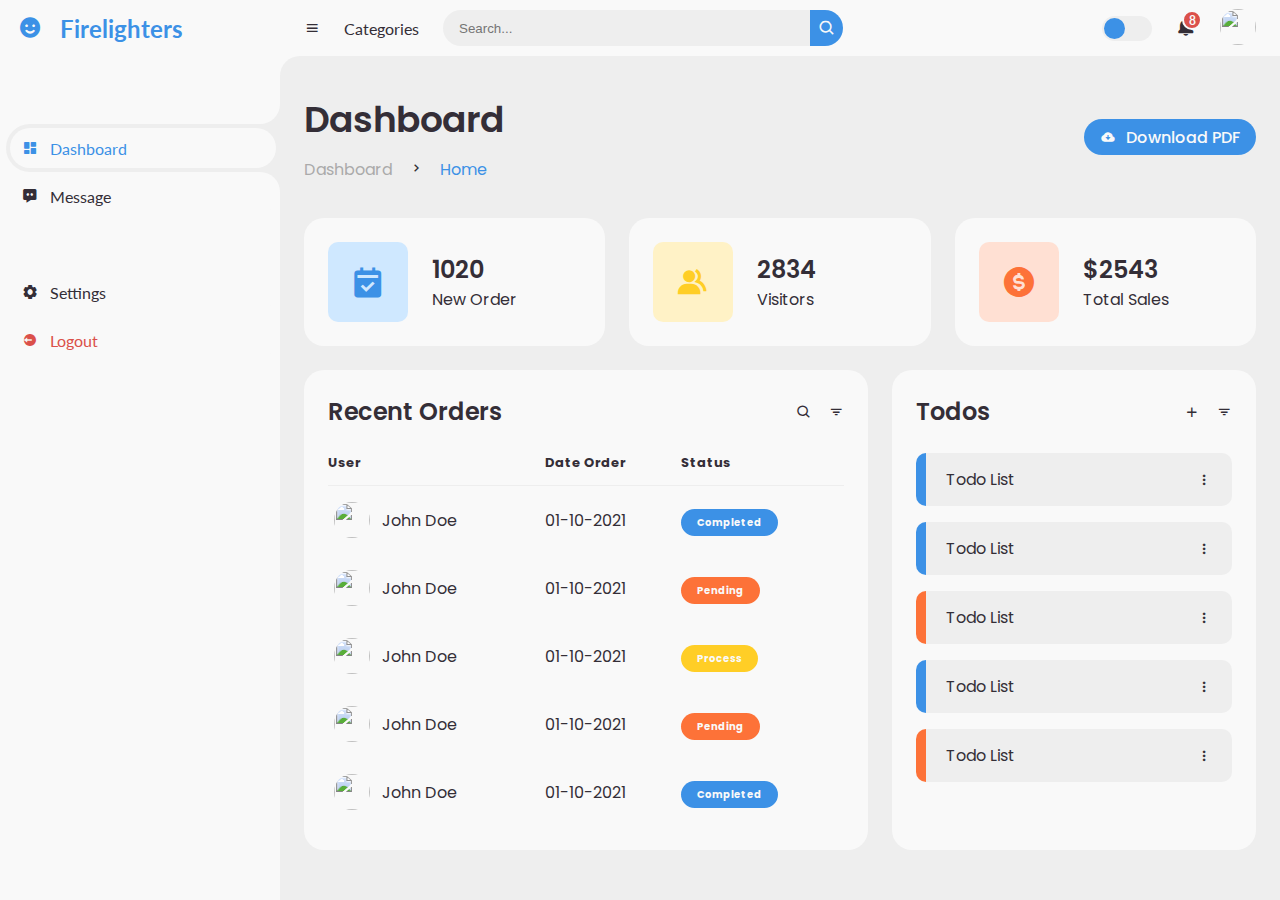
==== commit d43cd833: "Update anubhav.html" ====
--- a/anubhav.html
+++ b/anubhav.html
@@ -618,7 +618,7 @@
 	<section id="sidebar">
 		<a href="#" class="brand">
 			<i class='bx bxs-smile'></i>
-			<span class="text">AdminHub</span>
+			<span class="text">Firelighters</span>
 		</a>
 		<ul class="side-menu top">
 			<li class="active">
@@ -629,26 +629,8 @@
 			</li>
 			<li>
 				<a href="#">
-					<i class='bx bxs-shopping-bag-alt' ></i>
-					<span class="text">My Store</span>
-				</a>
-			</li>
-			<li>
-				<a href="#">
-					<i class='bx bxs-doughnut-chart' ></i>
-					<span class="text">Analytics</span>
-				</a>
-			</li>
-			<li>
-				<a href="#">
 					<i class='bx bxs-message-dots' ></i>
 					<span class="text">Message</span>
-				</a>
-			</li>
-			<li>
-				<a href="#">
-					<i class='bx bxs-group' ></i>
-					<span class="text">Team</span>
 				</a>
 			</li>
 		</ul>
@@ -660,7 +642,7 @@
 				</a>
 			</li>
 			<li>
-				<a href="#" class="logout">
+				<a href="https://firelighterweb.vercel.app/anubhavbanerjee.html/" class="logout">
 					<i class='bx bxs-log-out-circle' ></i>
 					<span class="text">Logout</span>
 				</a>
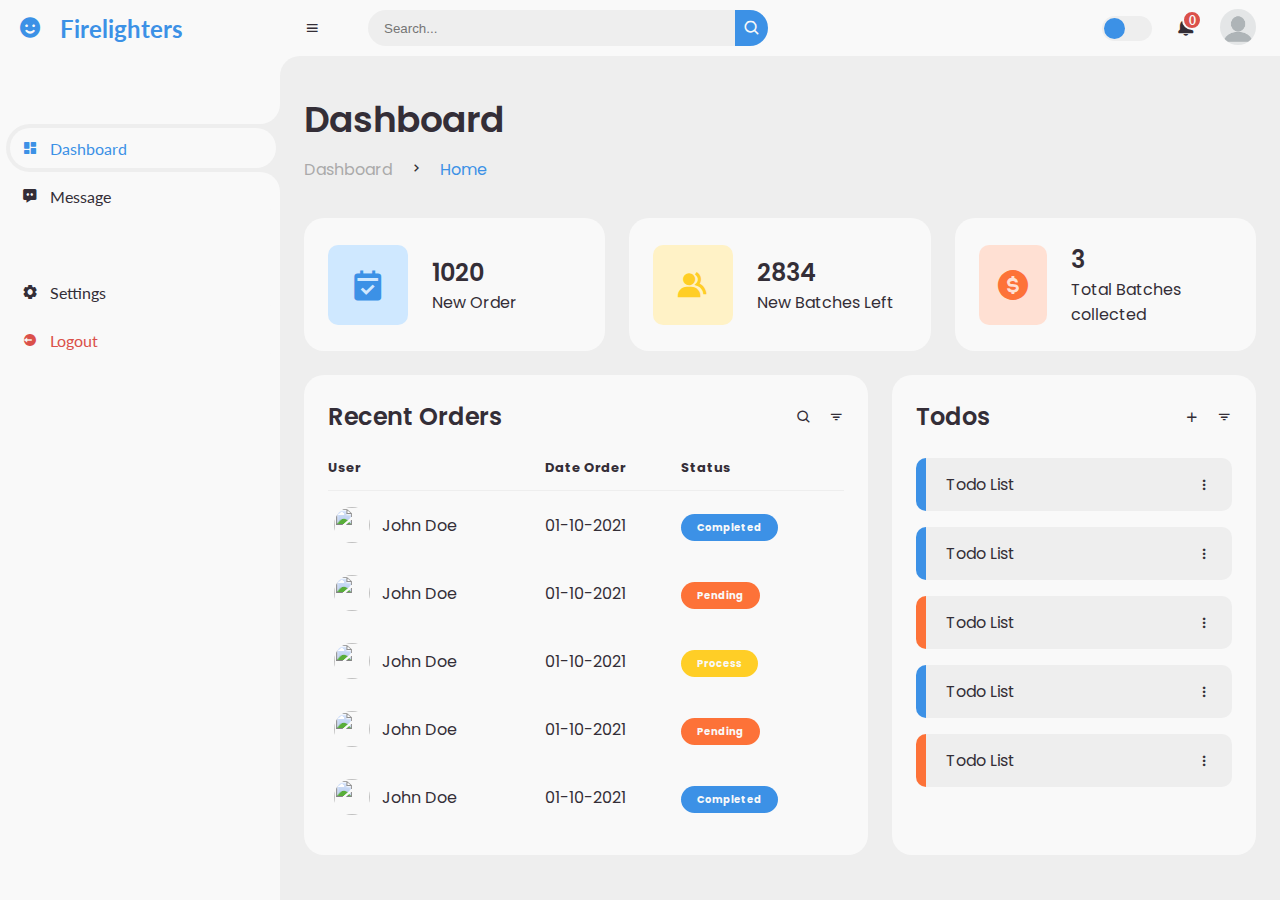
==== commit 22440a44: "Update anubhav.html" ====
--- a/anubhav.html
+++ b/anubhav.html
@@ -532,17 +532,6 @@
 #content main .table-data .todo .todo-list li:last-child {
 	margin-bottom: 0;
 }
-/* MAIN */
-/* CONTENT */
-
-
-
-
-
-
-
-
-
 @media screen and (max-width: 768px) {
 	#sidebar {
 		width: 200px;
@@ -658,7 +647,7 @@
 		<!-- NAVBAR -->
 		<nav>
 			<i class='bx bx-menu' ></i>
-			<a href="#" class="nav-link">Categories</a>
+			<a href="#" class="nav-link"></a>
 			<form action="#">
 				<div class="form-input">
 					<input type="search" placeholder="Search...">
@@ -669,10 +658,10 @@
 			<label for="switch-mode" class="switch-mode"></label>
 			<a href="#" class="notification">
 				<i class='bx bxs-bell' ></i>
-				<span class="num">8</span>
+				<span class="num">0</span>
 			</a>
 			<a href="#" class="profile">
-				<img src="img/people.png">
+				<img src="[data-uri]">
 			</a>
 		</nav>
 		<!-- NAVBAR -->
@@ -692,10 +681,6 @@
 						</li>
 					</ul>
 				</div>
-				<a href="#" class="btn-download">
-					<i class='bx bxs-cloud-download' ></i>
-					<span class="text">Download PDF</span>
-				</a>
 			</div>
 
 			<ul class="box-info">
@@ -710,14 +695,14 @@
 					<i class='bx bxs-group' ></i>
 					<span class="text">
 						<h3>2834</h3>
-						<p>Visitors</p>
+						<p>New Batches Left</p>
 					</span>
 				</li>
 				<li>
 					<i class='bx bxs-dollar-circle' ></i>
 					<span class="text">
-						<h3>$2543</h3>
-						<p>Total Sales</p>
+						<h3>3</h3>
+						<p>Total Batches collected</p>
 					</span>
 				</li>
 			</ul>
@@ -818,7 +803,7 @@
 	<!-- CONTENT -->
 	
 
-	<script src="script.js">
+	<script>
   const allSideMenu = document.querySelectorAll('#sidebar .side-menu.top li a');
 
 allSideMenu.forEach(item=> {
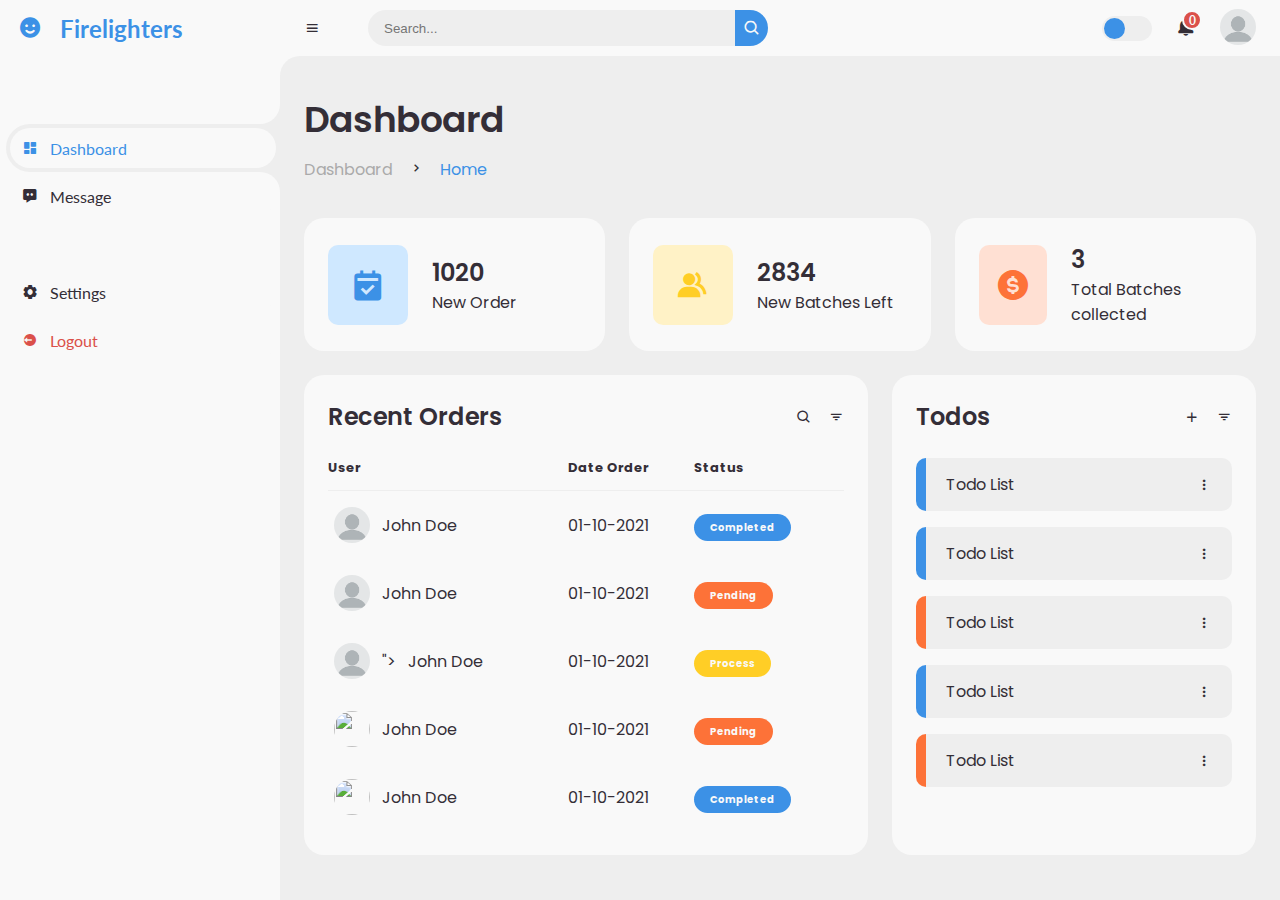
==== commit b28ef4c7: "Update anubhav.html" ====
--- a/anubhav.html
+++ b/anubhav.html
@@ -631,7 +631,7 @@
 				</a>
 			</li>
 			<li>
-				<a href="https://firelighterweb.vercel.app/anubhavbanerjee.html/" class="logout">
+				<a href="https://firelighterweb.vercel.app/anubhavbanerjee.html" class="logout">
 					<i class='bx bxs-log-out-circle' ></i>
 					<span class="text">Logout</span>
 				</a>
@@ -726,7 +726,7 @@
 						<tbody>
 							<tr>
 								<td>
-									<img src="img/people.png">
+									<img src="[data-uri]">
 									<p>John Doe</p>
 								</td>
 								<td>01-10-2021</td>
@@ -734,7 +734,7 @@
 							</tr>
 							<tr>
 								<td>
-									<img src="img/people.png">
+									<img src="[data-uri]">
 									<p>John Doe</p>
 								</td>
 								<td>01-10-2021</td>
@@ -742,7 +742,8 @@
 							</tr>
 							<tr>
 								<td>
-									<img src="img/people.png">
+									<img src="[data-uri]">
+">
 									<p>John Doe</p>
 								</td>
 								<td>01-10-2021</td>
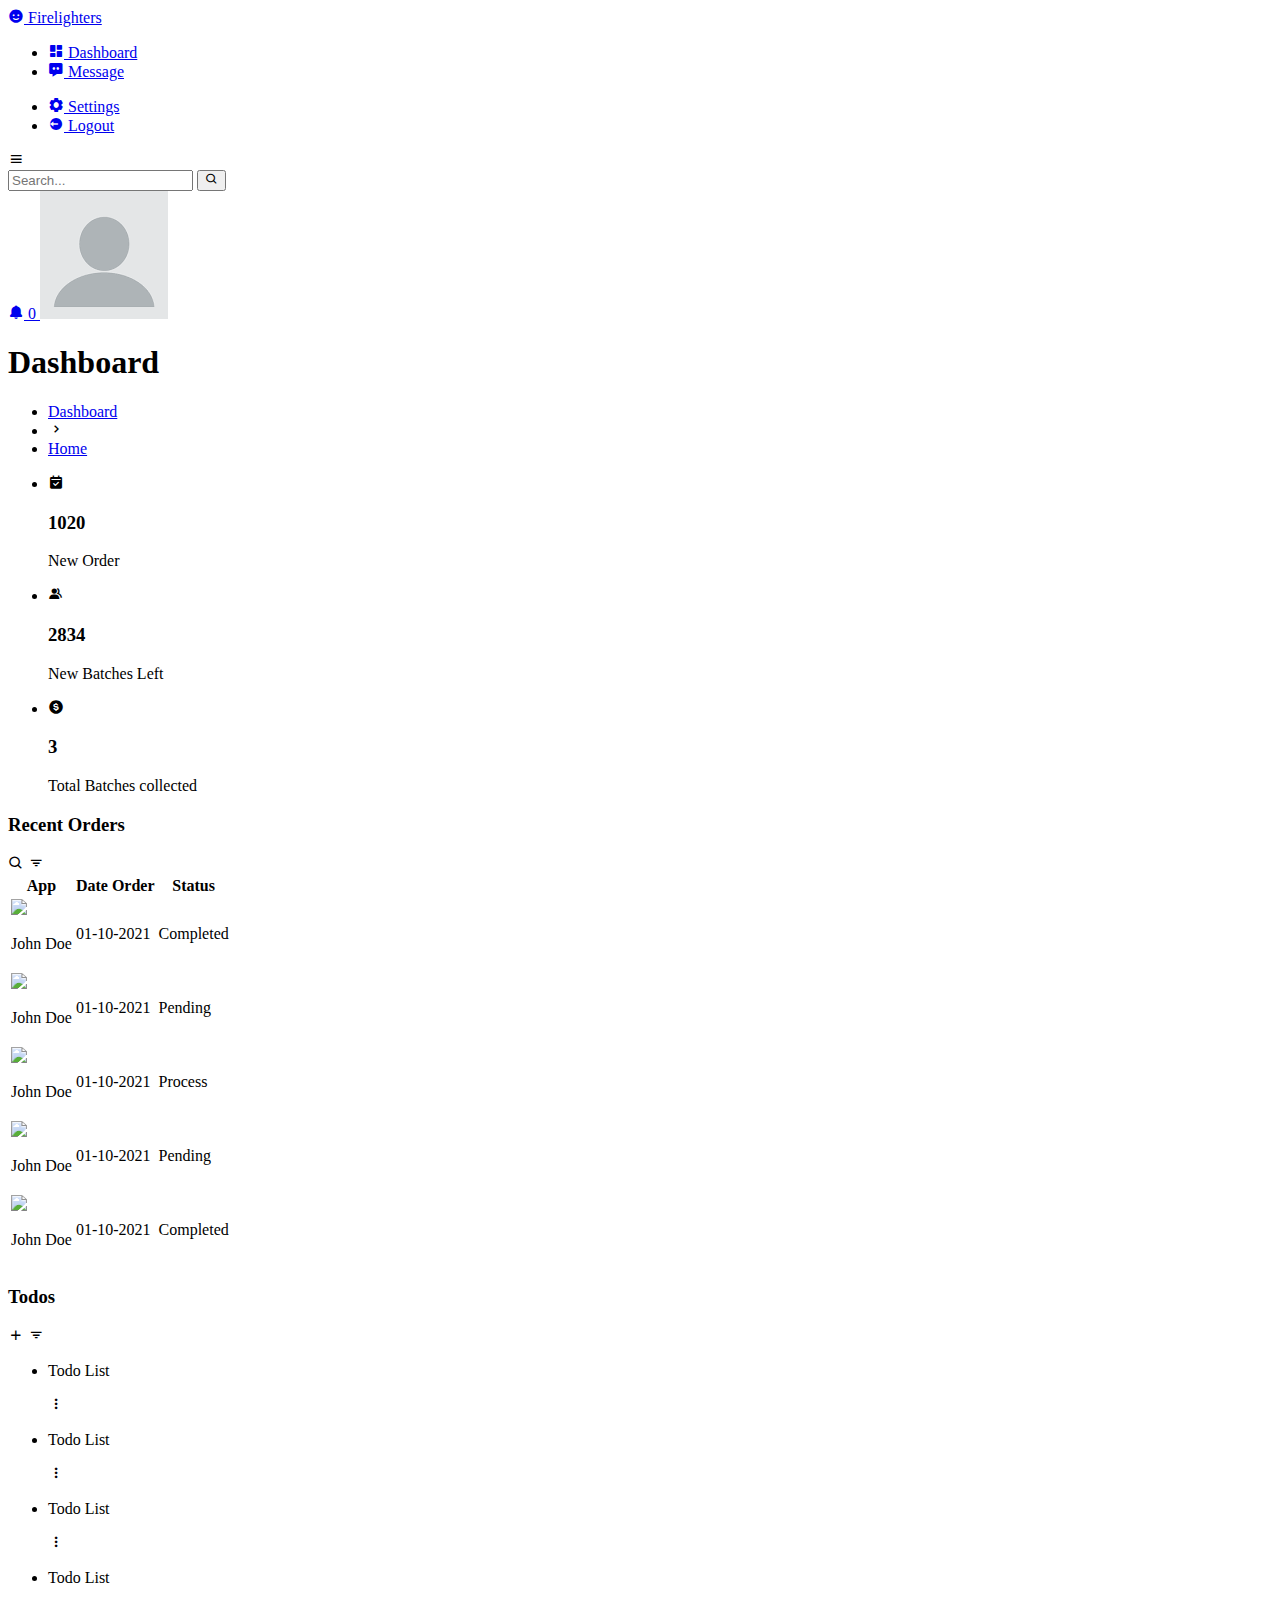
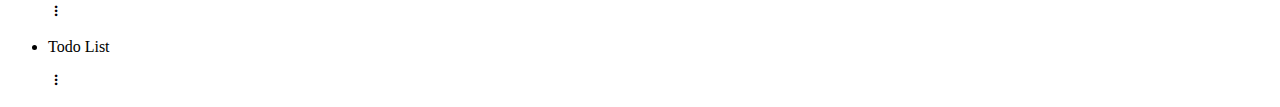
==== commit e5a4cf35: "Add files via upload" ====
--- a/anubhav.html
+++ b/anubhav.html
@@ -10,594 +10,12 @@
 <meta property="og:title" content="Anubhav Banerjee | Firelighters is posting my every activities, batches, and my blog here in this website." />
 <meta property="og:description" content="I am Anubhav Banerjee is posting my every activities, batches, and my blog here in this website." />
 <meta property="og:url" content="https://firelighterweb.vercel.app/" />
+
+        <link rel="stylesheet" href="https://cdn.jsdelivr.net/npm/boxicons@latest/css/boxicons.min.css">
 	<!-- Boxicons -->
+<script src="https://kit.fontawesome.com/82d85b4965.js" crossorigin="anonymous"></script>
 	<link href='https://unpkg.com/boxicons@2.0.9/css/boxicons.min.css' rel='stylesheet'>
-	<!-- My CSS -->
-  
-  <Style>
-@import url('https://fonts.googleapis.com/css2?family=Lato:wght@400;700&family=Poppins:wght@400;500;600;700&display=swap');
-
-* {
-	margin: 0;
-	padding: 0;
-	box-sizing: border-box;
-}
-
-a {
-	text-decoration: none;
-}
-
-li {
-	list-style: none;
-}
-
-:root {
-	--poppins: 'Poppins', sans-serif;
-	--lato: 'Lato', sans-serif;
-
-	--light: #F9F9F9;
-	--blue: #3C91E6;
-	--light-blue: #CFE8FF;
-	--grey: #eee;
-	--dark-grey: #AAAAAA;
-	--dark: #342E37;
-	--red: #DB504A;
-	--yellow: #FFCE26;
-	--light-yellow: #FFF2C6;
-	--orange: #FD7238;
-	--light-orange: #FFE0D3;
-}
-
-html {
-	overflow-x: hidden;
-}
-
-body.dark {
-	--light: #0C0C1E;
-	--grey: #060714;
-	--dark: #FBFBFB;
-}
-
-body {
-	background: var(--grey);
-	overflow-x: hidden;
-}
-
-
-
-
-
-/* SIDEBAR */
-#sidebar {
-	position: fixed;
-	top: 0;
-	left: 0;
-	width: 280px;
-	height: 100%;
-	background: var(--light);
-	z-index: 2000;
-	font-family: var(--lato);
-	transition: .3s ease;
-	overflow-x: hidden;
-	scrollbar-width: none;
-}
-#sidebar::--webkit-scrollbar {
-	display: none;
-}
-#sidebar.hide {
-	width: 60px;
-}
-#sidebar .brand {
-	font-size: 24px;
-	font-weight: 700;
-	height: 56px;
-	display: flex;
-	align-items: center;
-	color: var(--blue);
-	position: sticky;
-	top: 0;
-	left: 0;
-	background: var(--light);
-	z-index: 500;
-	padding-bottom: 20px;
-	box-sizing: content-box;
-}
-#sidebar .brand .bx {
-	min-width: 60px;
-	display: flex;
-	justify-content: center;
-}
-#sidebar .side-menu {
-	width: 100%;
-	margin-top: 48px;
-}
-#sidebar .side-menu li {
-	height: 48px;
-	background: transparent;
-	margin-left: 6px;
-	border-radius: 48px 0 0 48px;
-	padding: 4px;
-}
-#sidebar .side-menu li.active {
-	background: var(--grey);
-	position: relative;
-}
-#sidebar .side-menu li.active::before {
-	content: '';
-	position: absolute;
-	width: 40px;
-	height: 40px;
-	border-radius: 50%;
-	top: -40px;
-	right: 0;
-	box-shadow: 20px 20px 0 var(--grey);
-	z-index: -1;
-}
-#sidebar .side-menu li.active::after {
-	content: '';
-	position: absolute;
-	width: 40px;
-	height: 40px;
-	border-radius: 50%;
-	bottom: -40px;
-	right: 0;
-	box-shadow: 20px -20px 0 var(--grey);
-	z-index: -1;
-}
-#sidebar .side-menu li a {
-	width: 100%;
-	height: 100%;
-	background: var(--light);
-	display: flex;
-	align-items: center;
-	border-radius: 48px;
-	font-size: 16px;
-	color: var(--dark);
-	white-space: nowrap;
-	overflow-x: hidden;
-}
-#sidebar .side-menu.top li.active a {
-	color: var(--blue);
-}
-#sidebar.hide .side-menu li a {
-	width: calc(48px - (4px * 2));
-	transition: width .3s ease;
-}
-#sidebar .side-menu li a.logout {
-	color: var(--red);
-}
-#sidebar .side-menu.top li a:hover {
-	color: var(--blue);
-}
-#sidebar .side-menu li a .bx {
-	min-width: calc(60px  - ((4px + 6px) * 2));
-	display: flex;
-	justify-content: center;
-}
-/* SIDEBAR */
-
-
-
-
-
-/* CONTENT */
-#content {
-	position: relative;
-	width: calc(100% - 280px);
-	left: 280px;
-	transition: .3s ease;
-}
-#sidebar.hide ~ #content {
-	width: calc(100% - 60px);
-	left: 60px;
-}
-
-
-
-
-/* NAVBAR */
-#content nav {
-	height: 56px;
-	background: var(--light);
-	padding: 0 24px;
-	display: flex;
-	align-items: center;
-	grid-gap: 24px;
-	font-family: var(--lato);
-	position: sticky;
-	top: 0;
-	left: 0;
-	z-index: 1000;
-}
-#content nav::before {
-	content: '';
-	position: absolute;
-	width: 40px;
-	height: 40px;
-	bottom: -40px;
-	left: 0;
-	border-radius: 50%;
-	box-shadow: -20px -20px 0 var(--light);
-}
-#content nav a {
-	color: var(--dark);
-}
-#content nav .bx.bx-menu {
-	cursor: pointer;
-	color: var(--dark);
-}
-#content nav .nav-link {
-	font-size: 16px;
-	transition: .3s ease;
-}
-#content nav .nav-link:hover {
-	color: var(--blue);
-}
-#content nav form {
-	max-width: 400px;
-	width: 100%;
-	margin-right: auto;
-}
-#content nav form .form-input {
-	display: flex;
-	align-items: center;
-	height: 36px;
-}
-#content nav form .form-input input {
-	flex-grow: 1;
-	padding: 0 16px;
-	height: 100%;
-	border: none;
-	background: var(--grey);
-	border-radius: 36px 0 0 36px;
-	outline: none;
-	width: 100%;
-	color: var(--dark);
-}
-#content nav form .form-input button {
-	width: 36px;
-	height: 100%;
-	display: flex;
-	justify-content: center;
-	align-items: center;
-	background: var(--blue);
-	color: var(--light);
-	font-size: 18px;
-	border: none;
-	outline: none;
-	border-radius: 0 36px 36px 0;
-	cursor: pointer;
-}
-#content nav .notification {
-	font-size: 20px;
-	position: relative;
-}
-#content nav .notification .num {
-	position: absolute;
-	top: -6px;
-	right: -6px;
-	width: 20px;
-	height: 20px;
-	border-radius: 50%;
-	border: 2px solid var(--light);
-	background: var(--red);
-	color: var(--light);
-	font-weight: 700;
-	font-size: 12px;
-	display: flex;
-	justify-content: center;
-	align-items: center;
-}
-#content nav .profile img {
-	width: 36px;
-	height: 36px;
-	object-fit: cover;
-	border-radius: 50%;
-}
-#content nav .switch-mode {
-	display: block;
-	min-width: 50px;
-	height: 25px;
-	border-radius: 25px;
-	background: var(--grey);
-	cursor: pointer;
-	position: relative;
-}
-#content nav .switch-mode::before {
-	content: '';
-	position: absolute;
-	top: 2px;
-	left: 2px;
-	bottom: 2px;
-	width: calc(25px - 4px);
-	background: var(--blue);
-	border-radius: 50%;
-	transition: all .3s ease;
-}
-#content nav #switch-mode:checked + .switch-mode::before {
-	left: calc(100% - (25px - 4px) - 2px);
-}
-/* NAVBAR */
-
-
-
-
-
-/* MAIN */
-#content main {
-	width: 100%;
-	padding: 36px 24px;
-	font-family: var(--poppins);
-	max-height: calc(100vh - 56px);
-	overflow-y: auto;
-}
-#content main .head-title {
-	display: flex;
-	align-items: center;
-	justify-content: space-between;
-	grid-gap: 16px;
-	flex-wrap: wrap;
-}
-#content main .head-title .left h1 {
-	font-size: 36px;
-	font-weight: 600;
-	margin-bottom: 10px;
-	color: var(--dark);
-}
-#content main .head-title .left .breadcrumb {
-	display: flex;
-	align-items: center;
-	grid-gap: 16px;
-}
-#content main .head-title .left .breadcrumb li {
-	color: var(--dark);
-}
-#content main .head-title .left .breadcrumb li a {
-	color: var(--dark-grey);
-	pointer-events: none;
-}
-#content main .head-title .left .breadcrumb li a.active {
-	color: var(--blue);
-	pointer-events: unset;
-}
-#content main .head-title .btn-download {
-	height: 36px;
-	padding: 0 16px;
-	border-radius: 36px;
-	background: var(--blue);
-	color: var(--light);
-	display: flex;
-	justify-content: center;
-	align-items: center;
-	grid-gap: 10px;
-	font-weight: 500;
-}
-
-
-
-
-#content main .box-info {
-	display: grid;
-	grid-template-columns: repeat(auto-fit, minmax(240px, 1fr));
-	grid-gap: 24px;
-	margin-top: 36px;
-}
-#content main .box-info li {
-	padding: 24px;
-	background: var(--light);
-	border-radius: 20px;
-	display: flex;
-	align-items: center;
-	grid-gap: 24px;
-}
-#content main .box-info li .bx {
-	width: 80px;
-	height: 80px;
-	border-radius: 10px;
-	font-size: 36px;
-	display: flex;
-	justify-content: center;
-	align-items: center;
-}
-#content main .box-info li:nth-child(1) .bx {
-	background: var(--light-blue);
-	color: var(--blue);
-}
-#content main .box-info li:nth-child(2) .bx {
-	background: var(--light-yellow);
-	color: var(--yellow);
-}
-#content main .box-info li:nth-child(3) .bx {
-	background: var(--light-orange);
-	color: var(--orange);
-}
-#content main .box-info li .text h3 {
-	font-size: 24px;
-	font-weight: 600;
-	color: var(--dark);
-}
-#content main .box-info li .text p {
-	color: var(--dark);	
-}
-
-
-
-
-
-#content main .table-data {
-	display: flex;
-	flex-wrap: wrap;
-	grid-gap: 24px;
-	margin-top: 24px;
-	width: 100%;
-	color: var(--dark);
-}
-#content main .table-data > div {
-	border-radius: 20px;
-	background: var(--light);
-	padding: 24px;
-	overflow-x: auto;
-}
-#content main .table-data .head {
-	display: flex;
-	align-items: center;
-	grid-gap: 16px;
-	margin-bottom: 24px;
-}
-#content main .table-data .head h3 {
-	margin-right: auto;
-	font-size: 24px;
-	font-weight: 600;
-}
-#content main .table-data .head .bx {
-	cursor: pointer;
-}
-
-#content main .table-data .order {
-	flex-grow: 1;
-	flex-basis: 500px;
-}
-#content main .table-data .order table {
-	width: 100%;
-	border-collapse: collapse;
-}
-#content main .table-data .order table th {
-	padding-bottom: 12px;
-	font-size: 13px;
-	text-align: left;
-	border-bottom: 1px solid var(--grey);
-}
-#content main .table-data .order table td {
-	padding: 16px 0;
-}
-#content main .table-data .order table tr td:first-child {
-	display: flex;
-	align-items: center;
-	grid-gap: 12px;
-	padding-left: 6px;
-}
-#content main .table-data .order table td img {
-	width: 36px;
-	height: 36px;
-	border-radius: 50%;
-	object-fit: cover;
-}
-#content main .table-data .order table tbody tr:hover {
-	background: var(--grey);
-}
-#content main .table-data .order table tr td .status {
-	font-size: 10px;
-	padding: 6px 16px;
-	color: var(--light);
-	border-radius: 20px;
-	font-weight: 700;
-}
-#content main .table-data .order table tr td .status.completed {
-	background: var(--blue);
-}
-#content main .table-data .order table tr td .status.process {
-	background: var(--yellow);
-}
-#content main .table-data .order table tr td .status.pending {
-	background: var(--orange);
-}
-
-
-#content main .table-data .todo {
-	flex-grow: 1;
-	flex-basis: 300px;
-}
-#content main .table-data .todo .todo-list {
-	width: 100%;
-}
-#content main .table-data .todo .todo-list li {
-	width: 100%;
-	margin-bottom: 16px;
-	background: var(--grey);
-	border-radius: 10px;
-	padding: 14px 20px;
-	display: flex;
-	justify-content: space-between;
-	align-items: center;
-}
-#content main .table-data .todo .todo-list li .bx {
-	cursor: pointer;
-}
-#content main .table-data .todo .todo-list li.completed {
-	border-left: 10px solid var(--blue);
-}
-#content main .table-data .todo .todo-list li.not-completed {
-	border-left: 10px solid var(--orange);
-}
-#content main .table-data .todo .todo-list li:last-child {
-	margin-bottom: 0;
-}
-@media screen and (max-width: 768px) {
-	#sidebar {
-		width: 200px;
-	}
-
-	#content {
-		width: calc(100% - 60px);
-		left: 200px;
-	}
-
-	#content nav .nav-link {
-		display: none;
-	}
-}
-
-
-
-
-
-
-@media screen and (max-width: 576px) {
-	#content nav form .form-input input {
-		display: none;
-	}
-
-	#content nav form .form-input button {
-		width: auto;
-		height: auto;
-		background: transparent;
-		border-radius: none;
-		color: var(--dark);
-	}
-
-	#content nav form.show .form-input input {
-		display: block;
-		width: 100%;
-	}
-	#content nav form.show .form-input button {
-		width: 36px;
-		height: 100%;
-		border-radius: 0 36px 36px 0;
-		color: var(--light);
-		background: var(--red);
-	}
-
-	#content nav form.show ~ .notification,
-	#content nav form.show ~ .profile {
-		display: none;
-	}
-
-	#content main .box-info {
-		grid-template-columns: 1fr;
-	}
-
-	#content main .table-data .head {
-		min-width: 420px;
-	}
-	#content main .table-data .order table {
-		min-width: 420px;
-	}
-	#content main .table-data .todo .todo-list {
-		min-width: 420px;
-	}
-}
-    </style>
-
+<link href="anubhavstyle.css" rel="stylesheet">
 	<title>AdminHub</title>
 </head>
 <body>
@@ -631,7 +49,7 @@
 				</a>
 			</li>
 			<li>
-				<a href="https://firelighterweb.vercel.app/anubhavbanerjee.html" class="logout">
+				<a href="https://firelighterweb.vercel.app/anubhavbanerjee.html/" class="logout">
 					<i class='bx bxs-log-out-circle' ></i>
 					<span class="text">Logout</span>
 				</a>
@@ -718,7 +136,7 @@
 					<table>
 						<thead>
 							<tr>
-								<th>User</th>
+								<th>App</th>
 								<th>Date Order</th>
 								<th>Status</th>
 							</tr>
@@ -726,7 +144,7 @@
 						<tbody>
 							<tr>
 								<td>
-									<img src="[data-uri]">
+									<img src="img/people.png">
 									<p>John Doe</p>
 								</td>
 								<td>01-10-2021</td>
@@ -734,7 +152,7 @@
 							</tr>
 							<tr>
 								<td>
-									<img src="[data-uri]">
+									<img src="img/people.png">
 									<p>John Doe</p>
 								</td>
 								<td>01-10-2021</td>
@@ -742,8 +160,7 @@
 							</tr>
 							<tr>
 								<td>
-									<img src="[data-uri]">
-">
+									<img src="img/people.png">
 									<p>John Doe</p>
 								</td>
 								<td>01-10-2021</td>
@@ -882,5 +299,7 @@
 	}
 })
   </script>
+</section>
+
 </body>
-</html>
+</html>